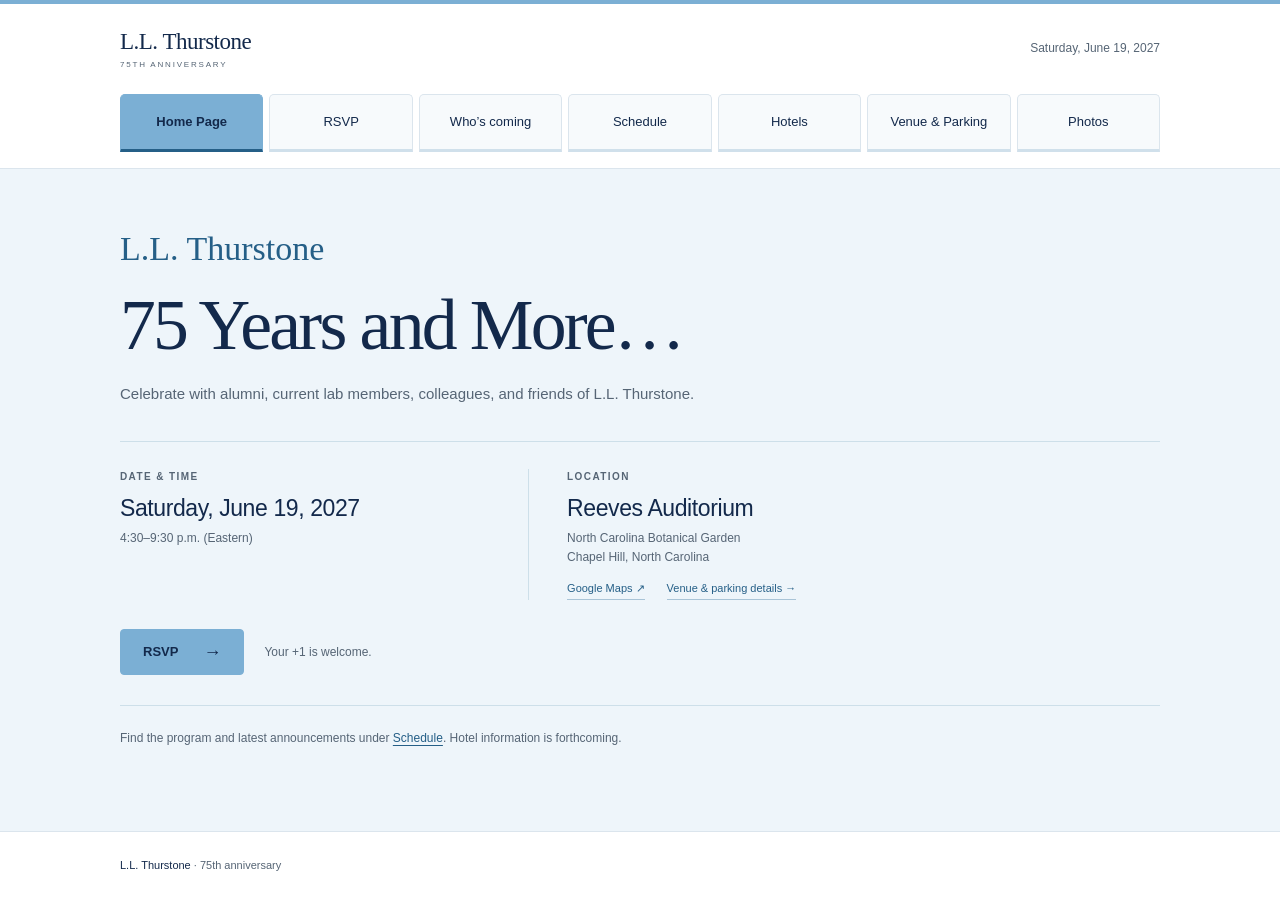
==== index.html @ 99a773f7 "Add files via upload" ====
<!doctype html>
<html lang="en">
<head>
  <meta charset="utf-8">
  <meta name="viewport" content="width=device-width, initial-scale=1">
  <meta name="theme-color" content="#7BAFD4">
  <meta name="description" content="L.L. Thurstone’s 75th anniversary, Saturday, June 19, 2027, 4:30–9:30 p.m., at Reeves Auditorium, North Carolina Botanical Garden.">
  <title>Home Page · L.L. Thurstone 75th anniversary</title>
  <link rel="icon" href="assets/favicon.svg" type="image/svg+xml">
  <link rel="stylesheet" href="styles.css">
  <script src="config.js" defer></script>
  <script src="app.js" defer></script>
</head>
<body data-page="information" data-page-title="Home Page">
  <a class="skip-link" href="#main">Skip to content</a>
  <header class="site-header">
    <div class="wrap header-inner"><a class="brand" href="index.html" aria-label="Anniversary homepage"><strong data-config="labName">L.L. Thurstone</strong><span>75TH ANNIVERSARY</span></a><p class="header-date" data-date>Saturday, June 19, 2027</p></div>
    <nav id="navigation" class="wrap page-tabs" aria-label="Anniversary pages"><a href="index.html" aria-current="page">Home Page</a><a href="rsvp.html">RSVP</a><a href="guests.html">Who’s coming</a><a href="schedule.html">Schedule</a><a href="hotels.html">Hotels</a><a href="venue.html">Venue &amp; Parking</a><a href="photos.html">Photos</a></nav>
  </header>
  <main id="main"><section class="information-section" aria-labelledby="page-title"><div class="wrap">
<p class="hero-lab-name" data-config="labName">L.L. Thurstone</p>
<h1 id="page-title" data-config="headline">75 Years and More…</h1>
<p class="hero-description">Celebrate with alumni, current lab members, colleagues, and friends of L.L. Thurstone.</p>
<div class="event-details"><div><p class="eyebrow">DATE & TIME</p><h2 data-date>Saturday, June 19, 2027</h2><p data-config="timeLabel">4:30–9:30 p.m. (Eastern)</p><small id="year-note" hidden>Year to be confirmed</small></div><div><p class="eyebrow">LOCATION</p><h2 data-config="room">Reeves Auditorium</h2><p data-config="venue">North Carolina Botanical Garden</p><p data-config="location">Chapel Hill, North Carolina</p><div class="venue-links"><a id="directions-link" class="text-link" href="https://www.google.com/maps/search/?api=1&amp;query=North+Carolina+Botanical+Garden+100+Old+Mason+Farm+Road+Chapel+Hill" target="_blank" rel="noopener noreferrer">Google Maps ↗</a><a class="text-link" href="venue.html">Venue & parking details →</a></div></div></div>
<div class="information-actions"><a class="button" href="rsvp.html">RSVP <span aria-hidden="true">→</span></a><span>Your +1 is welcome.</span></div>
<p class="overview-note">Find the program and latest announcements under <a href="schedule.html">Schedule</a>. Hotel information is forthcoming.</p>
</div></section></main>
  <footer><div class="wrap"><div class="footer-main"><span><strong data-config="labName">L.L. Thurstone</strong> · 75th anniversary</span><span id="contact-text" hidden></span></div><div class="preview-notice" id="preview-notice"><span><strong>Local preview</strong> · RSVPs and photos stay in this browser.</span></div></div></footer>

  <div id="toast" class="toast" role="status" hidden></div>
  <noscript><p class="noscript">JavaScript is needed to RSVP, load the guest list, and share photos. Event information and page links remain available.</p></noscript>
</body>
</html>
---- styles.css ----
:root {
  --blue: #7bafd4;
  --blue-hover: #6ca3ca;
  --navy: #13294b;
  --link: #255f87;
  --muted: #566575;
  --line: #dbe5ed;
  --pale: #eef5fa;
  --white: #ffffff;
  --sans: Arial, Helvetica, sans-serif;
  --serif: Georgia, 'Times New Roman', serif;
}
* { box-sizing: border-box; }
html { scroll-padding-top: 24px; }
body { margin: 0; background: var(--white); color: var(--navy); font: 15px/1.6 var(--sans); -webkit-font-smoothing: antialiased; }
h1, h2, h3, p { margin: 0; }
h1 { font: 400 clamp(44px, 5.6vw, 76px)/1.12 var(--serif); letter-spacing: -2.8px; }
h2 { font-size: 30px; line-height: 1.25; font-weight: 500; letter-spacing: -.8px; }
h3 { font-size: 19px; font-weight: 500; line-height: 1.35; }
p { color: var(--muted); }
a { color: inherit; text-decoration: none; }
button, input, textarea, select { font: inherit; }
button { color: inherit; cursor: pointer; background: none; }
button:disabled { opacity: .55; cursor: wait; }
img { max-width: 100%; }
[hidden] { display: none !important; }
::selection { background: #c7e0f2; }
a:focus-visible, button:focus-visible, summary:focus-visible { outline: 3px solid var(--link); outline-offset: 4px; }
input:focus, textarea:focus, select:focus { outline: 2px solid var(--link); outline-offset: 2px; }
.wrap { width: min(1040px, calc(100% - 80px)); margin-inline: auto; }
.section { padding-block: 64px; }
.section-label { display: flex; align-items: center; gap: 10px; font-size: 12px; font-weight: 600; color: var(--link); margin-bottom: 27px; }
.section-label > span { display: inline-flex; align-items: center; justify-content: center; min-width: 28px; height: 28px; border-radius: 50%; background: #dcecf7; font-size: 10px; font-weight: 600; }
.eyebrow { font-size: 10px; font-weight: 600; letter-spacing: 1.4px; color: var(--muted); }
.button { display: inline-flex; align-items: center; justify-content: center; gap: 25px; min-height: 46px; padding: 11px 22px; border: 1px solid var(--blue); border-radius: 4px; background: var(--blue); color: var(--navy); font-size: 13px; font-weight: 600; transition: background .15s; }
.button:hover { background: var(--blue-hover); border-color: var(--blue-hover); }
.button > span { font-size: 18px; line-height: 1; }
.button-outline { background: var(--white); border-color: #a7c5da; }
.button-outline:hover { background: var(--pale); border-color: var(--blue); }
.text-link { display: inline-flex; gap: 8px; align-items: center; border: 0; border-bottom: 1px solid #a9c4d7; padding: 0 0 2px; font-size: 12px; font-weight: 500; color: var(--link); line-height: 1.6; }
.text-link:hover { color: var(--navy); border-color: var(--navy); }
.sr-only { position: absolute; width: 1px; height: 1px; overflow: hidden; clip: rect(0,0,0,0); white-space: nowrap; }
.skip-link { position: fixed; z-index: 50; top: -80px; left: 20px; background: var(--navy); color: white; padding: 12px; }
.skip-link:focus { top: 12px; }

/* Header and section 1: event information */
.site-header { border-top: 4px solid var(--blue); border-bottom: 1px solid var(--line); }
.header-inner { min-height: 86px; display: flex; justify-content: space-between; align-items: center; gap: 30px; }
.brand { display: flex; flex-direction: column; gap: 2px; flex-shrink: 0; }
.brand strong { font: 400 23px/1.3 var(--serif); letter-spacing: -.5px; }
.brand > span { font-size: 8px; letter-spacing: 1.8px; color: var(--muted); }
.site-header nav { display: flex; align-items: center; gap: 30px; font-size: 12px; }
.site-header nav a { padding: 8px 0; }
.site-header nav a:hover { color: var(--link); text-decoration: underline; text-underline-offset: 5px; }
.menu-toggle { display: none; }
.information-section { background: var(--pale); padding: 48px 0 44px; border-bottom: 1px solid var(--line); }
.information-section .section-label { margin-bottom: 25px; }
.hero-description { margin-top: 17px; font-size: 15px; }
.hero-lab-name { color: var(--link); font: 400 clamp(24px, 3vw, 34px)/1.3 var(--serif); margin-bottom: 14px; }
.event-details { display: grid; grid-template-columns: .85fr 1.5fr; gap: 50px; margin-top: 35px; padding-top: 27px; border-top: 1px solid #cddfe9; }
.event-details > div + div { padding-left: 38px; border-left: 1px solid #cddfe9; }
.event-details .eyebrow { margin-bottom: 9px; }
.event-details h2 { font-size: 23px; letter-spacing: -.4px; margin-bottom: 6px; }
.event-details p:not(.eyebrow) { font-size: 12px; }
.event-details small { font-size: 10px; color: var(--muted); }
.venue-links { display: flex; flex-wrap: wrap; gap: 22px; margin-top: 12px; }
.venue-links .text-link { font-size: 11px; }
.information-actions { display: flex; gap: 20px; align-items: center; margin-top: 29px; }
.information-actions > span { color: var(--muted); font-size: 12px; }
#contact-text { margin-left: auto; }

/* Section 2: RSVP */
.rsvp-layout { display: grid; grid-template-columns: .8fr 1.25fr; align-items: start; gap: 65px; }
.rsvp-intro h2 { margin-bottom: 17px; }
.rsvp-intro p { font-size: 13px; margin-bottom: 16px; line-height: 1.8; max-width: 320px; }
.rsvp-intro .text-link { margin: 2px 0 21px; font-weight: 600; }
.rsvp-intro .edit-note { font-size: 11px; }
#deadline-note { color: var(--link); font-weight: 600; }
.rsvp-card { padding: 28px; border: 1px solid var(--line); border-radius: 6px; background: var(--white); }
.form-heading { margin-bottom: 23px; }
.form-heading h3 { font-size: 21px; }
.form-heading p { font-size: 10px; margin-top: 4px; }
form label { display: block; font-size: 11px; font-weight: 600; line-height: 1.5; }
.optional { color: var(--muted); font-weight: 400; }
input:not([type=checkbox]):not([type=radio]):not([type=file]), textarea, select { width: 100%; min-height: 42px; padding: 10px 11px; border: 1px solid #bacbd8; border-radius: 3px; background: var(--white); color: var(--navy); font-size: 12px; margin-top: 7px; }
input::placeholder, textarea::placeholder { color: #708192; opacity: 1; }
textarea { resize: vertical; }
.form-row { display: grid; grid-template-columns: 1fr 1fr; gap: 16px; margin: 17px 0; }
.form-row > label { min-width: 0; }
.field-note { display: block; font-size: 10px; font-weight: 400; color: var(--muted); line-height: 1.6; }
.email-note { margin-top: -10px; }
.attendance-field { border: 0; margin: 0; padding: 0; }
.attendance-field legend { font-size: 11px; font-weight: 600; padding: 0; margin-bottom: 8px; }
.radio-choices { display: flex; gap: 10px; }
.radio-choices label { display: flex; align-items: center; flex: 1; gap: 7px; padding: 10px; border: 1px solid #bacbd8; border-radius: 3px; font-weight: 400; }
.radio-choices label:has(:checked) { border-color: #598fb7; background: var(--pale); }
.radio-choices input { accent-color: var(--link); margin: 0; }
.checkbox-line { display: flex; gap: 9px; align-items: flex-start; font-size: 11px; font-weight: 400; }
.checkbox-line input { width: 16px; height: 16px; accent-color: var(--link); margin: 1px 0 0; flex-shrink: 0; }
.checkbox-line small { display: block; font-size: 10px; margin-top: 4px; line-height: 1.6; color: var(--muted); }
.plus-one { padding: 14px 0; margin-bottom: 16px; border-block: 1px solid var(--line); }
.notes-label { margin-top: 16px; }
.consent-line { margin-top: 18px; }
.submit-button { width: 100%; justify-content: space-between; margin-top: 22px; }
.form-footnote { text-align: center; margin-top: 11px; }
.error-message { background: #fff0ed; border-left: 3px solid #b94f3d; padding: 11px 13px; margin-top: 15px; color: #8a3020; font-size: 12px; overflow-wrap: anywhere; }
.error-message:empty { display: none; }
.success-check { display: flex; align-items: center; justify-content: center; width: 42px; height: 42px; border-radius: 50%; color: var(--link); background: var(--pale); font-size: 21px; margin-bottom: 20px; }
#rsvp-success .eyebrow { margin-bottom: 10px; }
#rsvp-success h3 { font-size: 27px; }
#rsvp-success p:not(.eyebrow) { font-size: 12px; margin-top: 14px; line-height: 1.8; }
#rsvp-success .button { margin: 23px 0; }
#rsvp-success > .text-link { display: table; margin-top: 22px; }
.captcha-slot:empty { display: none; }
.captcha-slot { margin-top: 16px; }

/* Section 3: guest list */
.guest-section { background: #f7fafc; border-block: 1px solid var(--line); }
.section-heading { display: flex; align-items: center; justify-content: space-between; gap: 30px; margin-bottom: 27px; }
.section-heading p { font-size: 13px; margin-top: 10px; }
.section-heading > .button, .section-heading > .text-link { flex-shrink: 0; }
.guest-tools { display: flex; align-items: center; justify-content: space-between; gap: 20px; padding-bottom: 16px; border-bottom: 1px solid var(--line); }
.filter-group { display: flex; gap: 5px; flex-wrap: wrap; }
.filter { border: 1px solid transparent; padding: 7px 12px; border-radius: 4px; font-size: 11px; }
.filter:hover { border-color: #b4ccdd; }
.filter.active { background: #d7e9f5; border-color: #bdd7e9; }
.search-box { max-width: 230px; width: 100%; }
.search-box input { margin: 0 !important; min-height: 36px !important; font-size: 11px !important; }
.list-count { font-size: 11px; margin-top: 16px; }
.guest-list { display: grid; grid-template-columns: repeat(3,1fr); gap: 14px; margin-top: 16px; }
.guest-card { display: flex; align-items: center; gap: 12px; padding: 20px 16px; background: white; border: 1px solid var(--line); border-radius: 4px; min-width: 0; }
.guest-avatar { width: 39px; height: 39px; border-radius: 50%; background: #e3eff8; color: var(--link); display: flex; align-items: center; justify-content: center; font-size: 13px; flex-shrink: 0; }
.guest-name { font-size: 15px; overflow-wrap: anywhere; }
.guest-meta { font-size: 10px; margin-top: 4px; }
.guest-plus { font-size: 10px; margin-left: auto; padding: 2px 6px; border: 1px solid var(--line); border-radius: 3px; flex-shrink: 0; }
.empty-state { text-align: center; padding: 32px 20px; }
.empty-state h3 { font-size: 17px; }
.empty-state p { font-size: 12px; margin-top: 7px; }
.empty-state .text-link { margin-top: 10px; }

/* Section 4: photos */
.photo-empty { padding: 43px 20px; border: 1px dashed #b7cddd; border-radius: 5px; background: #fafcfe; }
.photo-grid { display: grid; grid-template-columns: repeat(3,1fr); gap: 20px; }
.photo-card { padding: 0; text-align: left; border: 1px solid var(--line); border-radius: 5px; overflow: hidden; background: white; min-width: 0; }
.photo-card:hover { border-color: var(--blue); }
.photo-card img { width: 100%; height: 220px; display: block; object-fit: cover; }
.photo-caption { display: block; margin: 15px 16px 8px; font-size: 14px; line-height: 1.5; overflow-wrap: anywhere; }
.photo-credit { display: block; font-size: 10px; color: var(--muted); margin: 0 16px 16px; }
.pending-badge { display: inline-block; background: var(--pale); color: var(--link); font-size: 9px; margin: 0 16px 14px; padding: 3px 7px; }
.photo-mode-note { margin-top: 16px; }

/* Footer and dialogs */
footer { padding: 25px 0; border-top: 1px solid var(--line); }
.footer-main { display: flex; align-items: center; justify-content: space-between; gap: 20px; font-size: 11px; color: var(--muted); }
.footer-main strong { font-weight: 500; color: var(--navy); }
.footer-main .text-link { font-size: 10px; }
.preview-notice { display: flex; justify-content: space-between; gap: 20px; margin-top: 18px; padding-top: 15px; border-top: 1px solid #edf1f4; color: var(--muted); font-size: 10px; }
.preview-notice strong { font-weight: 500; }
.preview-notice .text-link { font-size: 10px; }
dialog { width: min(560px, calc(100% - 32px)); max-height: 90dvh; overflow: auto; border: 1px solid var(--line); border-radius: 7px; padding: 30px; background: white; color: var(--navy); box-shadow: 0 20px 70px #13294b33; }
dialog::backdrop { background: #13294b99; }
body:has(dialog[open]) { overflow: hidden; }
dialog h2 { font-size: 28px; margin-bottom: 23px; }
.dialog-close { position: absolute; right: 12px; top: 12px; width: 32px; height: 32px; border: 0; font-size: 25px; line-height: 1; z-index: 2; }
.drop-zone { min-height: 170px; padding: 15px; position: relative; display: flex; align-items: center; justify-content: center; border: 1px dashed #9bbad1; border-radius: 4px; background: var(--pale); text-align: center; cursor: pointer; overflow: hidden; }
.drop-zone.dragover { background: #d6e9f7; }
.drop-zone:focus-within { outline: 2px solid var(--link); outline-offset: 2px; }
.drop-zone input { position: absolute; inset: 0; width: 100%; height: 100%; opacity: 0; cursor: pointer; z-index: 1; }
.drop-zone strong { display: block; font-size: 12px; }
.drop-zone small { display: block; color: var(--muted); font-size: 10px; margin-top: 5px; font-weight: 400; }
.upload-symbol { display: block; font-size: 30px; color: var(--link); margin-bottom: 7px; }
#upload-preview { max-height: 230px; object-fit: contain; }
#upload-mode-note { margin-top: 14px; }
.photo-dialog { padding: 0; width: min(900px, calc(100% - 32px)); }
.photo-dialog .dialog-close { border-radius: 50%; background: white; }
.photo-dialog > img { width: 100%; max-height: 65dvh; object-fit: contain; display: block; background: var(--pale); }
.lightbox-details { padding: 23px 28px; }
.lightbox-details h3 { font-size: 22px; margin: 9px 0; overflow-wrap: anywhere; }
.lightbox-details .text-link { font-size: 11px; margin-top: 15px; }
.toast { position: fixed; bottom: 24px; left: 50%; transform: translateX(-50%); z-index: 30; width: max-content; max-width: calc(100% - 32px); background: var(--navy); color: white; border-radius: 5px; padding: 13px 22px; font-size: 12px; box-shadow: 0 4px 20px #13294b22; }
.noscript { position: fixed; bottom: 0; z-index: 50; padding: 15px; background: var(--pale); width: 100%; }

@media (max-width: 900px) {
  .wrap { width: calc(100% - 56px); }
  .site-header nav { gap: 23px; font-size: 11px; }
  .rsvp-layout { gap: 35px; grid-template-columns: .75fr 1.25fr; }
  .rsvp-card { padding: 22px; }
  .rsvp-intro h2 { font-size: 27px; }
  .rsvp-intro p { font-size: 12px; }
  .form-row { gap: 12px; }
  .guest-list, .photo-grid { grid-template-columns: repeat(2,1fr); }
  .event-details { gap: 30px; }
  .event-details > div + div { padding-left: 30px; }
}
@media (max-width: 700px) {
  .wrap { width: calc(100% - 40px); }
  .site-header nav { gap: 17px; font-size: 10px; }
  .brand strong { font-size: 21px; }
  .rsvp-layout { grid-template-columns: 1fr; gap: 22px; }
  .rsvp-intro p { max-width: 510px; font-size: 13px; }
  .rsvp-intro .text-link { margin-bottom: 13px; }
  .rsvp-intro .edit-note { margin-bottom: 0; font-size: 11px; }
  .rsvp-card { padding: 26px; }
  .guest-tools { flex-direction: column; align-items: start; gap: 15px; }
  .search-box { max-width: none; }
  .event-details h2 { font-size: 21px; }
  .information-actions { gap: 16px; flex-wrap: wrap; }
}
@media (max-width: 540px) {
  html { scroll-padding-top: 16px; }
  .header-inner { min-height: 76px; }
  .site-header { position: relative; }
  .brand strong { font-size: 22px; }
  .menu-toggle { display: flex; flex-direction: column; align-items: center; justify-content: center; gap: 6px; width: 38px; height: 38px; border: 1px solid #bad2e3; border-radius: 4px; }
  .menu-toggle span { width: 17px; height: 1px; background: var(--navy); }
  .site-header nav { display: none; position: absolute; left: 0; right: 0; top: 76px; z-index: 10; padding: 15px 20px; border-bottom: 1px solid var(--line); background: white; }
  .site-header nav.open { display: flex; flex-direction: column; align-items: stretch; gap: 7px; font-size: 13px; }
  .site-header nav a { padding: 9px 0; }
  .information-section { padding: 30px 0; }
  .section-label { font-size: 11px; margin-bottom: 20px; }
  .section-label > span { width: 25px; min-width: 25px; height: 25px; font-size: 9px; }
  h1 { font-size: clamp(44px, 10vw, 54px); letter-spacing: -1.5px; max-width: 370px; }
  .hero-description { font-size: 13px; margin-top: 14px; max-width: 320px; }
  .event-details { grid-template-columns: 1fr; gap: 21px; margin-top: 26px; padding-top: 23px; }
  .event-details > div + div { padding: 0; border: 0; }
  .event-details h2 { font-size: 21px; margin-bottom: 5px; }
  .event-details .eyebrow { font-size: 9px; margin-bottom: 7px; }
  .information-actions { margin-top: 24px; }
  .information-actions > span { font-size: 11px; }
  #contact-text { margin-left: 0; }
  .section { padding-block: 38px; }
  h2 { font-size: 27px; }
  .rsvp-layout { gap: 20px; }
  .rsvp-intro h2 { margin-bottom: 12px; }
  .rsvp-card { padding: 21px 18px; }
  .form-row { grid-template-columns: 1fr; gap: 15px; }
  .radio-choices { gap: 8px; }
  .radio-choices label { font-size: 10px; padding: 10px 8px; }
  .section-heading { flex-wrap: wrap; gap: 17px; margin-bottom: 23px; }
  .section-heading p { font-size: 12px; margin-top: 8px; }
  .filter-group { gap: 2px; width: 100%; justify-content: space-between; }
  .filter { padding: 6px 8px; font-size: 10px; }
  .guest-list, .photo-grid { grid-template-columns: 1fr; gap: 13px; }
  .photo-card img { height: 240px; }
  .empty-state { padding: 25px 12px; }
  .photo-empty { padding: 35px 18px; }
  .empty-state h3 { font-size: 16px; }
  .footer-main { font-size: 10px; flex-wrap: wrap; gap: 15px; }
  .preview-notice { flex-direction: column; align-items: start; gap: 10px; font-size: 9px; }
  dialog { padding: 27px 20px; width: calc(100% - 24px); max-height: 94dvh; }
  dialog h2 { font-size: 25px; }
  .lightbox-details { padding: 20px; }
  .lightbox-details h3 { font-size: 20px; }
}
@media (prefers-reduced-motion: reduce) {
  *, *::before, *::after { transition: none !important; animation: none !important; }
}

/* Separate pages with persistent, prominent navigation tabs. */
body { min-height: 100vh; display: flex; flex-direction: column; }
main { flex: 1; }
body[data-page="information"] main { background: var(--pale); }
.header-inner { min-height: 90px; }
.header-date { font-size: 12px; color: var(--muted); text-align: right; }
.site-header .page-tabs {
  display: grid;
  grid-template-columns: repeat(7, minmax(0, 1fr));
  align-items: stretch;
  gap: 6px;
  position: static;
  padding: 0 0 16px;
  border: 0;
  background: white;
}
.site-header .page-tabs a {
  display: flex;
  align-items: center;
  justify-content: center;
  min-height: 58px;
  padding: 10px 9px;
  border: 1px solid var(--line);
  border-bottom: 3px solid #d0e0eb;
  border-radius: 5px 5px 0 0;
  background: #f7fafc;
  text-align: center;
  font-size: 13px;
  font-weight: 500;
  line-height: 1.35;
}
.site-header .page-tabs a:hover { background: #e8f2f9; color: var(--navy); text-decoration: none; }
.site-header .page-tabs a[aria-current="page"] { background: var(--blue); border-color: var(--blue); border-bottom-color: var(--link); color: var(--navy); font-weight: 600; }
.information-section { border-bottom: 0; padding-block: 58px; }
.overview-note { border-top: 1px solid #cddfe9; padding-top: 23px; margin-top: 30px; font-size: 12px; }
.overview-note a { color: var(--link); text-decoration: underline; text-underline-offset: 3px; }
.page-content { padding-block: 43px 55px; }
.page-intro { margin-bottom: 32px; }
.page-title { font: 500 36px/1.2 var(--sans); letter-spacing: -1px; }
.page-intro p { font-size: 13px; margin-top: 13px; max-width: 650px; }
.rsvp-layout { grid-template-columns: .75fr 1.25fr; gap: 60px; }
.rsvp-intro h2 { font-size: 23px; }
.rsvp-intro strong { font-weight: 500; color: var(--navy); }
.guest-privacy { margin-top: 20px; }
.folder-option { background: var(--pale); padding: 15px 20px; font-size: 12px; margin-bottom: 22px; border-radius: 4px; }
.details-layout { display: grid; grid-template-columns: 1.15fr 1fr; gap: 55px; align-items: start; }
.subheading { font-size: 22px; letter-spacing: -.4px; margin-bottom: 15px; }
.detail-copy { font-size: 13px; line-height: 1.8; }
.schedule-list { list-style: none; padding: 0; margin: 25px 0 0; border-top: 1px solid var(--line); }
.schedule-item { display: grid; grid-template-columns: 102px 1fr; gap: 20px; padding: 22px 0; border-bottom: 1px solid var(--line); }
.schedule-time { color: var(--link); font-size: 14px; font-weight: 600; }
.schedule-item h3 { font-size: 17px; }
.schedule-item p { font-size: 12px; margin-top: 7px; }
.updates-panel, .parking-panel { padding: 28px; background: var(--pale); border: 1px solid var(--line); border-radius: 6px; }
.update-item + .update-item { border-top: 1px solid #cfdfeb; padding-top: 20px; margin-top: 20px; }
.update-item h3 { font-size: 16px; }
.update-item p:not(.eyebrow) { font-size: 12px; line-height: 1.85; margin-top: 9px; }
.update-item .eyebrow { margin-bottom: 8px; }
.schedule-email-note { font-size: 12px; margin-top: 35px; }
.forthcoming-panel { max-width: 700px; background: var(--pale); padding: 35px; border: 1px solid var(--line); border-radius: 6px; }
.status-pill { display: inline-block; font-size: 10px; font-weight: 600; color: var(--link); background: #dbeaf5; border-radius: 20px; padding: 5px 12px; margin-bottom: 18px; }
.forthcoming-panel h2 { font-size: 25px; margin-bottom: 13px; }
.forthcoming-panel p { font-size: 13px; line-height: 1.85; }
.forthcoming-panel .text-link { margin-top: 23px; }
.venue-room { font-size: 27px; margin-bottom: 12px; }
.venue-building, address { font: normal 13px/1.85 var(--sans); color: var(--muted); }
.venue-layout .venue-links { align-items: center; margin: 22px 0 28px; }
.venue-facts { margin: 0; border-top: 1px solid var(--line); }
.venue-facts > div { display: grid; grid-template-columns: 135px 1fr; gap: 18px; border-bottom: 1px solid var(--line); padding: 16px 0; font-size: 12px; }
.venue-facts dt { font-weight: 500; }
.venue-facts dd { margin: 0; color: var(--muted); }
.venue-facts small { display: block; font-size: 10px; margin-top: 6px; line-height: 1.7; }
.parking-panel > p { font-size: 13px; line-height: 1.85; }
.accessibility-note { border-top: 1px solid #cfdfeb; padding-top: 20px; margin-top: 22px; }
.accessibility-note h3 { font-size: 16px; }
.accessibility-note p { font-size: 12px; line-height: 1.85; margin-top: 10px; }
footer #contact-text { margin-left: 0; }
@media (max-width: 900px) {
  .site-header .page-tabs a { font-size: 11px; min-height: 55px; padding-inline: 6px; }
  .rsvp-layout { gap: 35px; }
  .details-layout { gap: 28px; }
  .updates-panel, .parking-panel { padding: 22px; }
  .venue-facts > div { grid-template-columns: 105px 1fr; gap: 12px; }
}
@media (max-width: 700px) {
  .site-header .page-tabs { grid-template-columns: repeat(4, minmax(0, 1fr)); }
  .rsvp-layout, .details-layout { grid-template-columns: 1fr; gap: 28px; }
  .rsvp-intro p { max-width: none; }
  .page-intro { margin-bottom: 25px; }
  .page-title { font-size: 32px; }
}
@media (max-width: 540px) {
  .header-inner { min-height: 78px; gap: 20px; }
  .header-date { max-width: 130px; font-size: 10px; }
  .site-header .page-tabs { grid-template-columns: repeat(3, minmax(0, 1fr)); padding: 0 0 15px; gap: 5px; }
  .site-header .page-tabs a { min-height: 46px; font-size: 11px; padding: 8px 5px; }
  .information-section { padding-block: 34px; }
  .event-details h2 { font-size: 20px; }
  .overview-note { font-size: 11px; margin-top: 25px; padding-top: 20px; }
  .page-content { padding-block: 30px 40px; }
  .page-title { font-size: 30px; letter-spacing: -.7px; }
  .page-intro p { font-size: 12px; }
  .schedule-item { grid-template-columns: 83px 1fr; gap: 15px; }
  .schedule-time { font-size: 12px; }
  .schedule-item h3 { font-size: 16px; }
  .forthcoming-panel { padding: 25px; }
  .forthcoming-panel h2 { font-size: 23px; }
  .venue-facts > div { grid-template-columns: 110px 1fr; }
}
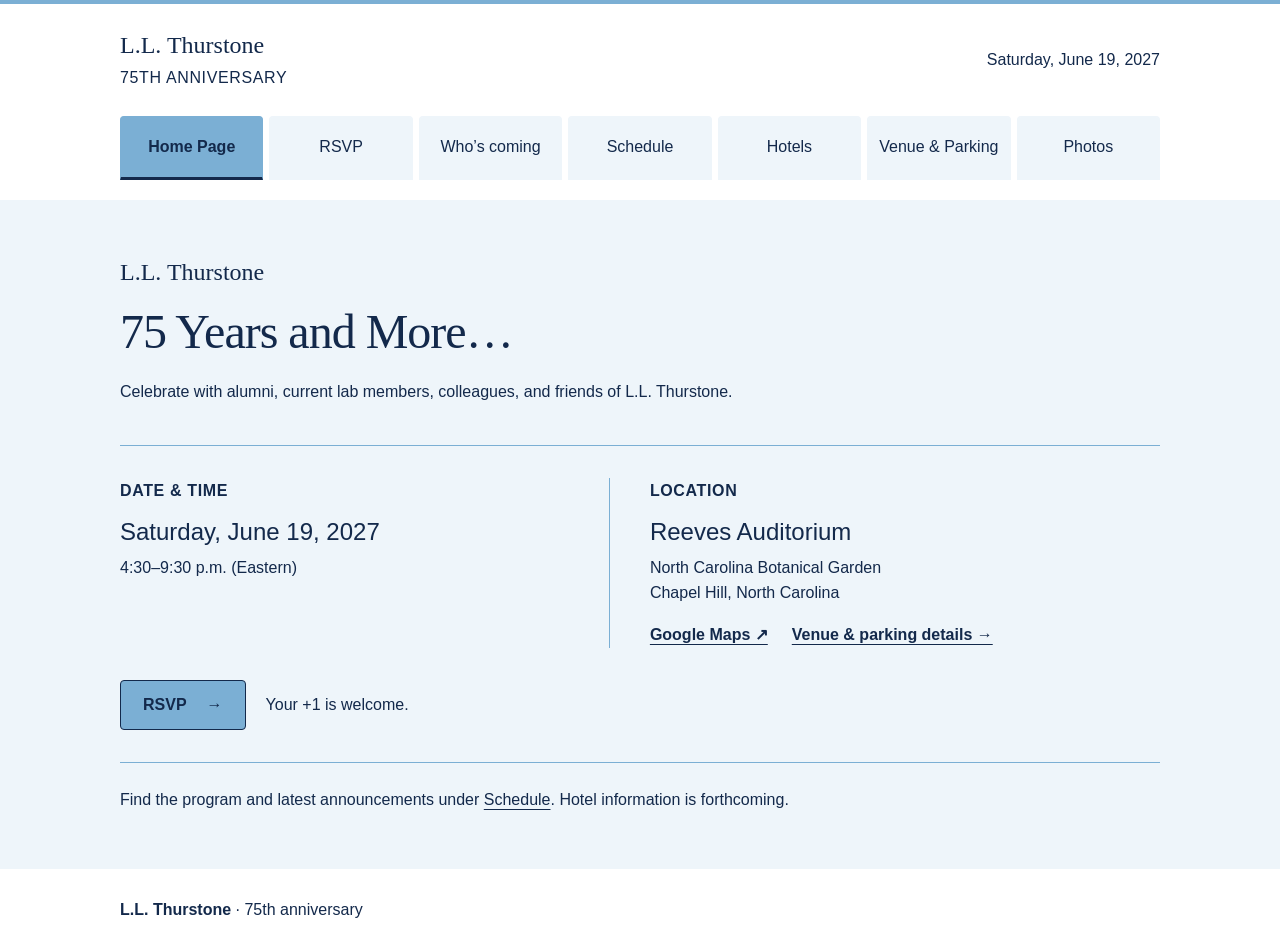
==== commit 88bf2cf0: "Add files via upload" ====
--- a/index.html
+++ b/index.html
@@ -25,9 +25,7 @@
 <div class="information-actions"><a class="button" href="rsvp.html">RSVP <span aria-hidden="true">→</span></a><span>Your +1 is welcome.</span></div>
 <p class="overview-note">Find the program and latest announcements under <a href="schedule.html">Schedule</a>. Hotel information is forthcoming.</p>
 </div></section></main>
-  <footer><div class="wrap"><div class="footer-main"><span><strong data-config="labName">L.L. Thurstone</strong> · 75th anniversary</span><span id="contact-text" hidden></span></div><div class="preview-notice" id="preview-notice"><span><strong>Local preview</strong> · RSVPs and photos stay in this browser.</span></div></div></footer>
-
-  <div id="toast" class="toast" role="status" hidden></div>
-  <noscript><p class="noscript">JavaScript is needed to RSVP, load the guest list, and share photos. Event information and page links remain available.</p></noscript>
+  <footer><div class="wrap"><div class="footer-main"><span><strong data-config="labName">L.L. Thurstone</strong> · 75th anniversary</span><span id="contact-text" hidden></span></div></div></footer>
+  <noscript><p class="noscript">Please enable JavaScript to load the RSVP and photo links and the public guest list. Event information and navigation remain available.</p></noscript>
 </body>
 </html>
--- a/styles.css
+++ b/styles.css
@@ -1,367 +1,189 @@
+/*
+ * Shared design system: exactly three text sizes, four colors, two typefaces.
+ * Keep responsive changes to layout and spacing so the type scale stays consistent.
+ */
 :root {
   --blue: #7bafd4;
-  --blue-hover: #6ca3ca;
   --navy: #13294b;
-  --link: #255f87;
-  --muted: #566575;
-  --line: #dbe5ed;
   --pale: #eef5fa;
   --white: #ffffff;
-  --sans: Arial, Helvetica, sans-serif;
-  --serif: Georgia, 'Times New Roman', serif;
+  --text-body: 16px;
+  --text-heading: 24px;
+  --text-title: 48px;
+  --sans: Arial, sans-serif;
+  --serif: Georgia, serif;
 }
 * { box-sizing: border-box; }
-html { scroll-padding-top: 24px; }
-body { margin: 0; background: var(--white); color: var(--navy); font: 15px/1.6 var(--sans); -webkit-font-smoothing: antialiased; }
+html { font-size: var(--text-body); scroll-padding-top: 24px; }
+body { margin: 0; min-height: 100vh; display: flex; flex-direction: column; background: var(--white); color: var(--navy); font-family: var(--sans); font-size: var(--text-body); line-height: 1.6; -webkit-font-smoothing: antialiased; }
+main { flex: 1; }
 h1, h2, h3, p { margin: 0; }
-h1 { font: 400 clamp(44px, 5.6vw, 76px)/1.12 var(--serif); letter-spacing: -2.8px; }
-h2 { font-size: 30px; line-height: 1.25; font-weight: 500; letter-spacing: -.8px; }
-h3 { font-size: 19px; font-weight: 500; line-height: 1.35; }
-p { color: var(--muted); }
+h1, .page-title { font-family: var(--serif); font-size: var(--text-title); font-weight: 400; line-height: 1.15; letter-spacing: -1px; overflow-wrap: break-word; }
+h2, h3 { font-size: var(--text-heading); font-weight: 600; line-height: 1.3; letter-spacing: 0; }
+p, small, address { color: var(--navy); }
+small, input, textarea, select, button { font: inherit; color: inherit; }
+address { font-style: normal; }
 a { color: inherit; text-decoration: none; }
-button, input, textarea, select { font: inherit; }
-button { color: inherit; cursor: pointer; background: none; }
-button:disabled { opacity: .55; cursor: wait; }
+button { color: inherit; cursor: pointer; }
+button:disabled { cursor: wait; background: var(--pale); color: var(--navy); }
 img { max-width: 100%; }
 [hidden] { display: none !important; }
-::selection { background: #c7e0f2; }
-a:focus-visible, button:focus-visible, summary:focus-visible { outline: 3px solid var(--link); outline-offset: 4px; }
-input:focus, textarea:focus, select:focus { outline: 2px solid var(--link); outline-offset: 2px; }
-.wrap { width: min(1040px, calc(100% - 80px)); margin-inline: auto; }
-.section { padding-block: 64px; }
-.section-label { display: flex; align-items: center; gap: 10px; font-size: 12px; font-weight: 600; color: var(--link); margin-bottom: 27px; }
-.section-label > span { display: inline-flex; align-items: center; justify-content: center; min-width: 28px; height: 28px; border-radius: 50%; background: #dcecf7; font-size: 10px; font-weight: 600; }
-.eyebrow { font-size: 10px; font-weight: 600; letter-spacing: 1.4px; color: var(--muted); }
-.button { display: inline-flex; align-items: center; justify-content: center; gap: 25px; min-height: 46px; padding: 11px 22px; border: 1px solid var(--blue); border-radius: 4px; background: var(--blue); color: var(--navy); font-size: 13px; font-weight: 600; transition: background .15s; }
-.button:hover { background: var(--blue-hover); border-color: var(--blue-hover); }
-.button > span { font-size: 18px; line-height: 1; }
-.button-outline { background: var(--white); border-color: #a7c5da; }
-.button-outline:hover { background: var(--pale); border-color: var(--blue); }
-.text-link { display: inline-flex; gap: 8px; align-items: center; border: 0; border-bottom: 1px solid #a9c4d7; padding: 0 0 2px; font-size: 12px; font-weight: 500; color: var(--link); line-height: 1.6; }
-.text-link:hover { color: var(--navy); border-color: var(--navy); }
+::selection { color: var(--navy); background: var(--blue); }
+a:focus-visible, button:focus-visible, summary:focus-visible { outline: 3px solid var(--navy); outline-offset: 4px; }
+input:focus-visible, textarea:focus-visible, select:focus-visible { outline: 2px solid var(--navy); outline-offset: 3px; }
+.wrap { width: min(1040px, calc(100% - 64px)); margin-inline: auto; }
 .sr-only { position: absolute; width: 1px; height: 1px; overflow: hidden; clip: rect(0,0,0,0); white-space: nowrap; }
-.skip-link { position: fixed; z-index: 50; top: -80px; left: 20px; background: var(--navy); color: white; padding: 12px; }
+.skip-link { position: fixed; z-index: 50; top: -100px; left: 20px; padding: 12px 20px; background: var(--navy); color: var(--white); }
 .skip-link:focus { top: 12px; }
+.eyebrow { font-size: var(--text-body); font-weight: 600; letter-spacing: .04em; }
+.button { display: inline-flex; align-items: center; justify-content: center; gap: 20px; min-height: 48px; padding: 12px 22px; border: 1px solid var(--navy); border-radius: 4px; background: var(--blue); color: var(--navy); font-size: var(--text-body); font-weight: 600; line-height: 1.5; }
+.button:hover { background: var(--navy); color: var(--white); }
+.button > span { font-size: inherit; }
+.button-outline { background: var(--white); }
+.text-link { display: inline; border: 0; padding: 0; background: none; color: var(--navy); font-size: var(--text-body); font-weight: 600; text-decoration: underline; text-underline-offset: 4px; text-decoration-thickness: 1px; }
+.text-link:hover, .overview-note a:hover { text-decoration-thickness: 2px; }
 
-/* Header and section 1: event information */
-.site-header { border-top: 4px solid var(--blue); border-bottom: 1px solid var(--line); }
-.header-inner { min-height: 86px; display: flex; justify-content: space-between; align-items: center; gap: 30px; }
-.brand { display: flex; flex-direction: column; gap: 2px; flex-shrink: 0; }
-.brand strong { font: 400 23px/1.3 var(--serif); letter-spacing: -.5px; }
-.brand > span { font-size: 8px; letter-spacing: 1.8px; color: var(--muted); }
-.site-header nav { display: flex; align-items: center; gap: 30px; font-size: 12px; }
-.site-header nav a { padding: 8px 0; }
-.site-header nav a:hover { color: var(--link); text-decoration: underline; text-underline-offset: 5px; }
-.menu-toggle { display: none; }
-.information-section { background: var(--pale); padding: 48px 0 44px; border-bottom: 1px solid var(--line); }
-.information-section .section-label { margin-bottom: 25px; }
-.hero-description { margin-top: 17px; font-size: 15px; }
-.hero-lab-name { color: var(--link); font: 400 clamp(24px, 3vw, 34px)/1.3 var(--serif); margin-bottom: 14px; }
-.event-details { display: grid; grid-template-columns: .85fr 1.5fr; gap: 50px; margin-top: 35px; padding-top: 27px; border-top: 1px solid #cddfe9; }
-.event-details > div + div { padding-left: 38px; border-left: 1px solid #cddfe9; }
-.event-details .eyebrow { margin-bottom: 9px; }
-.event-details h2 { font-size: 23px; letter-spacing: -.4px; margin-bottom: 6px; }
-.event-details p:not(.eyebrow) { font-size: 12px; }
-.event-details small { font-size: 10px; color: var(--muted); }
-.venue-links { display: flex; flex-wrap: wrap; gap: 22px; margin-top: 12px; }
-.venue-links .text-link { font-size: 11px; }
-.information-actions { display: flex; gap: 20px; align-items: center; margin-top: 29px; }
-.information-actions > span { color: var(--muted); font-size: 12px; }
-#contact-text { margin-left: auto; }
+/* Persistent page navigation */
+.site-header { border-top: 4px solid var(--blue); border-bottom: 1px solid var(--pale); }
+.header-inner { display: flex; justify-content: space-between; align-items: center; gap: 24px; min-height: 112px; padding-block: 20px; }
+.brand { display: flex; flex-direction: column; gap: 4px; }
+.brand strong { font-family: var(--serif); font-size: var(--text-heading); font-weight: 400; line-height: 1.3; }
+.brand > span { font-size: var(--text-body); letter-spacing: .04em; }
+.header-date { font-size: var(--text-body); text-align: right; }
+.page-tabs { display: grid; grid-template-columns: repeat(7, minmax(0, 1fr)); gap: 6px; padding-bottom: 20px; }
+.page-tabs a { display: flex; align-items: center; justify-content: center; min-height: 64px; padding: 12px 8px; border: 1px solid var(--pale); border-bottom: 3px solid var(--pale); border-radius: 4px 4px 0 0; background: var(--pale); color: var(--navy); text-align: center; font-size: var(--text-body); font-weight: 400; line-height: 1.3; }
+.page-tabs a:hover { border-bottom-color: var(--navy); }
+.page-tabs a[aria-current="page"] { background: var(--blue); border-color: var(--blue); border-bottom-color: var(--navy); font-weight: 600; }
 
-/* Section 2: RSVP */
-.rsvp-layout { display: grid; grid-template-columns: .8fr 1.25fr; align-items: start; gap: 65px; }
-.rsvp-intro h2 { margin-bottom: 17px; }
-.rsvp-intro p { font-size: 13px; margin-bottom: 16px; line-height: 1.8; max-width: 320px; }
-.rsvp-intro .text-link { margin: 2px 0 21px; font-weight: 600; }
-.rsvp-intro .edit-note { font-size: 11px; }
-#deadline-note { color: var(--link); font-weight: 600; }
-.rsvp-card { padding: 28px; border: 1px solid var(--line); border-radius: 6px; background: var(--white); }
-.form-heading { margin-bottom: 23px; }
-.form-heading h3 { font-size: 21px; }
-.form-heading p { font-size: 10px; margin-top: 4px; }
-form label { display: block; font-size: 11px; font-weight: 600; line-height: 1.5; }
-.optional { color: var(--muted); font-weight: 400; }
-input:not([type=checkbox]):not([type=radio]):not([type=file]), textarea, select { width: 100%; min-height: 42px; padding: 10px 11px; border: 1px solid #bacbd8; border-radius: 3px; background: var(--white); color: var(--navy); font-size: 12px; margin-top: 7px; }
-input::placeholder, textarea::placeholder { color: #708192; opacity: 1; }
-textarea { resize: vertical; }
-.form-row { display: grid; grid-template-columns: 1fr 1fr; gap: 16px; margin: 17px 0; }
-.form-row > label { min-width: 0; }
-.field-note { display: block; font-size: 10px; font-weight: 400; color: var(--muted); line-height: 1.6; }
-.email-note { margin-top: -10px; }
-.attendance-field { border: 0; margin: 0; padding: 0; }
-.attendance-field legend { font-size: 11px; font-weight: 600; padding: 0; margin-bottom: 8px; }
-.radio-choices { display: flex; gap: 10px; }
-.radio-choices label { display: flex; align-items: center; flex: 1; gap: 7px; padding: 10px; border: 1px solid #bacbd8; border-radius: 3px; font-weight: 400; }
-.radio-choices label:has(:checked) { border-color: #598fb7; background: var(--pale); }
-.radio-choices input { accent-color: var(--link); margin: 0; }
-.checkbox-line { display: flex; gap: 9px; align-items: flex-start; font-size: 11px; font-weight: 400; }
-.checkbox-line input { width: 16px; height: 16px; accent-color: var(--link); margin: 1px 0 0; flex-shrink: 0; }
-.checkbox-line small { display: block; font-size: 10px; margin-top: 4px; line-height: 1.6; color: var(--muted); }
-.plus-one { padding: 14px 0; margin-bottom: 16px; border-block: 1px solid var(--line); }
-.notes-label { margin-top: 16px; }
-.consent-line { margin-top: 18px; }
-.submit-button { width: 100%; justify-content: space-between; margin-top: 22px; }
-.form-footnote { text-align: center; margin-top: 11px; }
-.error-message { background: #fff0ed; border-left: 3px solid #b94f3d; padding: 11px 13px; margin-top: 15px; color: #8a3020; font-size: 12px; overflow-wrap: anywhere; }
-.error-message:empty { display: none; }
-.success-check { display: flex; align-items: center; justify-content: center; width: 42px; height: 42px; border-radius: 50%; color: var(--link); background: var(--pale); font-size: 21px; margin-bottom: 20px; }
-#rsvp-success .eyebrow { margin-bottom: 10px; }
-#rsvp-success h3 { font-size: 27px; }
-#rsvp-success p:not(.eyebrow) { font-size: 12px; margin-top: 14px; line-height: 1.8; }
-#rsvp-success .button { margin: 23px 0; }
-#rsvp-success > .text-link { display: table; margin-top: 22px; }
-.captcha-slot:empty { display: none; }
-.captcha-slot { margin-top: 16px; }
+/* Home Page */
+body[data-page="information"] main { background: var(--pale); }
+.information-section { padding-block: 56px; }
+.hero-lab-name { margin-bottom: 16px; font-family: var(--serif); font-size: var(--text-heading); line-height: 1.3; }
+.hero-description { max-width: 760px; margin-top: 20px; }
+.event-details { display: grid; grid-template-columns: 1fr 1.25fr; gap: 48px; margin-top: 40px; padding-top: 32px; border-top: 1px solid var(--blue); }
+.event-details > div + div { border-left: 1px solid var(--blue); padding-left: 40px; }
+.event-details .eyebrow { margin-bottom: 12px; }
+.event-details h2 { margin-bottom: 8px; font-weight: 400; }
+.event-details small { display: block; margin-top: 8px; }
+.venue-links { display: flex; align-items: center; flex-wrap: wrap; gap: 16px 24px; margin-top: 16px; }
+.information-actions { display: flex; align-items: center; flex-wrap: wrap; gap: 20px; margin-top: 32px; }
+.overview-note { margin-top: 32px; padding-top: 24px; border-top: 1px solid var(--blue); }
+.overview-note a { text-decoration: underline; text-underline-offset: 4px; }
 
-/* Section 3: guest list */
-.guest-section { background: #f7fafc; border-block: 1px solid var(--line); }
-.section-heading { display: flex; align-items: center; justify-content: space-between; gap: 30px; margin-bottom: 27px; }
-.section-heading p { font-size: 13px; margin-top: 10px; }
-.section-heading > .button, .section-heading > .text-link { flex-shrink: 0; }
-.guest-tools { display: flex; align-items: center; justify-content: space-between; gap: 20px; padding-bottom: 16px; border-bottom: 1px solid var(--line); }
-.filter-group { display: flex; gap: 5px; flex-wrap: wrap; }
-.filter { border: 1px solid transparent; padding: 7px 12px; border-radius: 4px; font-size: 11px; }
-.filter:hover { border-color: #b4ccdd; }
-.filter.active { background: #d7e9f5; border-color: #bdd7e9; }
-.search-box { max-width: 230px; width: 100%; }
-.search-box input { margin: 0 !important; min-height: 36px !important; font-size: 11px !important; }
-.list-count { font-size: 11px; margin-top: 16px; }
-.guest-list { display: grid; grid-template-columns: repeat(3,1fr); gap: 14px; margin-top: 16px; }
-.guest-card { display: flex; align-items: center; gap: 12px; padding: 20px 16px; background: white; border: 1px solid var(--line); border-radius: 4px; min-width: 0; }
-.guest-avatar { width: 39px; height: 39px; border-radius: 50%; background: #e3eff8; color: var(--link); display: flex; align-items: center; justify-content: center; font-size: 13px; flex-shrink: 0; }
-.guest-name { font-size: 15px; overflow-wrap: anywhere; }
-.guest-meta { font-size: 10px; margin-top: 4px; }
-.guest-plus { font-size: 10px; margin-left: auto; padding: 2px 6px; border: 1px solid var(--line); border-radius: 3px; flex-shrink: 0; }
-.empty-state { text-align: center; padding: 32px 20px; }
-.empty-state h3 { font-size: 17px; }
-.empty-state p { font-size: 12px; margin-top: 7px; }
-.empty-state .text-link { margin-top: 10px; }
+/* Shared page structure */
+.page-content { padding-block: 48px 64px; }
+.page-intro { margin-bottom: 36px; }
+.page-intro p { max-width: 720px; margin-top: 16px; }
+.section-heading { display: flex; align-items: center; justify-content: space-between; flex-wrap: wrap; gap: 24px; }
+.section-heading > .button { flex-shrink: 0; }
+.details-layout { display: grid; grid-template-columns: 1.15fr 1fr; align-items: start; gap: 48px; }
+.subheading { margin-bottom: 16px; }
+.detail-copy { line-height: 1.7; }
+.updates-panel, .parking-panel, .forthcoming-panel { padding: 28px; background: var(--pale); border: 1px solid var(--pale); border-radius: 4px; }
 
-/* Section 4: photos */
-.photo-empty { padding: 43px 20px; border: 1px dashed #b7cddd; border-radius: 5px; background: #fafcfe; }
-.photo-grid { display: grid; grid-template-columns: repeat(3,1fr); gap: 20px; }
-.photo-card { padding: 0; text-align: left; border: 1px solid var(--line); border-radius: 5px; overflow: hidden; background: white; min-width: 0; }
-.photo-card:hover { border-color: var(--blue); }
-.photo-card img { width: 100%; height: 220px; display: block; object-fit: cover; }
-.photo-caption { display: block; margin: 15px 16px 8px; font-size: 14px; line-height: 1.5; overflow-wrap: anywhere; }
-.photo-credit { display: block; font-size: 10px; color: var(--muted); margin: 0 16px 16px; }
-.pending-badge { display: inline-block; background: var(--pale); color: var(--link); font-size: 9px; margin: 0 16px 14px; padding: 3px 7px; }
-.photo-mode-note { margin-top: 16px; }
+/* RSVP and form controls */
+.rsvp-layout { display: grid; grid-template-columns: .75fr 1.25fr; align-items: start; gap: 48px; }
+.rsvp-intro h2 { margin-bottom: 20px; }
+.rsvp-intro p { margin-bottom: 20px; }
+.rsvp-intro > .text-link { display: inline-block; margin-bottom: 20px; }
+.rsvp-intro .edit-note { margin-bottom: 0; }
+.rsvp-card { padding: 28px; border: 1px solid var(--blue); border-radius: 4px; background: var(--white); min-width: 0; }
+.service-card > p { margin-top: 16px; }
+.service-card > .button { margin-top: 24px; }
+.card-note { border-top: 1px solid var(--blue); padding-top: 24px; margin-top: 28px !important; }
+.card-note h3 { font-size: var(--text-body); }
+.card-note p { margin-top: 8px; }
+.availability-note { padding: 16px 20px; background: var(--pale); border: 1px solid var(--blue); border-radius: 4px; }
+input[type=search] { width: 100%; min-height: 48px; padding: 10px 12px; border: 1px solid var(--navy); border-radius: 3px; background: var(--white); color: var(--navy); font-size: var(--text-body); }
+input::placeholder { color: var(--navy); opacity: 1; }
+.error-message { background: var(--pale); border-left: 4px solid var(--navy); padding: 12px 16px; margin-top: 20px; color: var(--navy); font-size: var(--text-body); }
 
-/* Footer and dialogs */
-footer { padding: 25px 0; border-top: 1px solid var(--line); }
-.footer-main { display: flex; align-items: center; justify-content: space-between; gap: 20px; font-size: 11px; color: var(--muted); }
-.footer-main strong { font-weight: 500; color: var(--navy); }
-.footer-main .text-link { font-size: 10px; }
-.preview-notice { display: flex; justify-content: space-between; gap: 20px; margin-top: 18px; padding-top: 15px; border-top: 1px solid #edf1f4; color: var(--muted); font-size: 10px; }
-.preview-notice strong { font-weight: 500; }
-.preview-notice .text-link { font-size: 10px; }
-dialog { width: min(560px, calc(100% - 32px)); max-height: 90dvh; overflow: auto; border: 1px solid var(--line); border-radius: 7px; padding: 30px; background: white; color: var(--navy); box-shadow: 0 20px 70px #13294b33; }
-dialog::backdrop { background: #13294b99; }
-body:has(dialog[open]) { overflow: hidden; }
-dialog h2 { font-size: 28px; margin-bottom: 23px; }
-.dialog-close { position: absolute; right: 12px; top: 12px; width: 32px; height: 32px; border: 0; font-size: 25px; line-height: 1; z-index: 2; }
-.drop-zone { min-height: 170px; padding: 15px; position: relative; display: flex; align-items: center; justify-content: center; border: 1px dashed #9bbad1; border-radius: 4px; background: var(--pale); text-align: center; cursor: pointer; overflow: hidden; }
-.drop-zone.dragover { background: #d6e9f7; }
-.drop-zone:focus-within { outline: 2px solid var(--link); outline-offset: 2px; }
-.drop-zone input { position: absolute; inset: 0; width: 100%; height: 100%; opacity: 0; cursor: pointer; z-index: 1; }
-.drop-zone strong { display: block; font-size: 12px; }
-.drop-zone small { display: block; color: var(--muted); font-size: 10px; margin-top: 5px; font-weight: 400; }
-.upload-symbol { display: block; font-size: 30px; color: var(--link); margin-bottom: 7px; }
-#upload-preview { max-height: 230px; object-fit: contain; }
-#upload-mode-note { margin-top: 14px; }
-.photo-dialog { padding: 0; width: min(900px, calc(100% - 32px)); }
-.photo-dialog .dialog-close { border-radius: 50%; background: white; }
-.photo-dialog > img { width: 100%; max-height: 65dvh; object-fit: contain; display: block; background: var(--pale); }
-.lightbox-details { padding: 23px 28px; }
-.lightbox-details h3 { font-size: 22px; margin: 9px 0; overflow-wrap: anywhere; }
-.lightbox-details .text-link { font-size: 11px; margin-top: 15px; }
-.toast { position: fixed; bottom: 24px; left: 50%; transform: translateX(-50%); z-index: 30; width: max-content; max-width: calc(100% - 32px); background: var(--navy); color: white; border-radius: 5px; padding: 13px 22px; font-size: 12px; box-shadow: 0 4px 20px #13294b22; }
-.noscript { position: fixed; bottom: 0; z-index: 50; padding: 15px; background: var(--pale); width: 100%; }
+/* Guest list */
+.guest-tools { display: flex; align-items: center; justify-content: space-between; flex-wrap: wrap; gap: 24px; padding-bottom: 20px; border-bottom: 1px solid var(--blue); }
+.filter-group { display: flex; flex-wrap: wrap; gap: 8px; }
+.filter { padding: 8px 12px; border: 1px solid var(--white); border-radius: 4px; background: var(--white); font-size: var(--text-body); }
+.filter:hover { border-color: var(--navy); }
+.filter.active { border-color: var(--navy); background: var(--blue); font-weight: 600; }
+.search-box { width: 100%; max-width: 260px; }
+.search-box input { margin-top: 0 !important; }
+.list-count { margin-top: 20px; }
+.guest-list { display: grid; grid-template-columns: repeat(3, minmax(0, 1fr)); gap: 20px; margin-top: 20px; }
+.guest-card { display: grid; grid-template-columns: 40px minmax(0, 1fr); align-items: start; gap: 12px; padding: 20px; border: 1px solid var(--blue); border-radius: 4px; background: var(--white); }
+.guest-avatar { width: 40px; height: 40px; border-radius: 50%; display: flex; align-items: center; justify-content: center; background: var(--pale); font-weight: 600; }
+.guest-name { font-size: var(--text-body); overflow-wrap: anywhere; }
+.guest-meta { margin-top: 4px; }
+.guest-privacy { margin-top: 24px; }
+.empty-state { padding: 40px 24px; text-align: center; }
+.empty-state p { margin-top: 12px; }
+.empty-state .text-link { display: inline-block; margin-top: 12px; }
 
-@media (max-width: 900px) {
-  .wrap { width: calc(100% - 56px); }
-  .site-header nav { gap: 23px; font-size: 11px; }
-  .rsvp-layout { gap: 35px; grid-template-columns: .75fr 1.25fr; }
-  .rsvp-card { padding: 22px; }
-  .rsvp-intro h2 { font-size: 27px; }
-  .rsvp-intro p { font-size: 12px; }
-  .form-row { gap: 12px; }
-  .guest-list, .photo-grid { grid-template-columns: repeat(2,1fr); }
-  .event-details { gap: 30px; }
-  .event-details > div + div { padding-left: 30px; }
+/* Photos */
+.photo-actions { display: grid; grid-template-columns: 1fr 1fr; align-items: start; gap: 32px; }
+.photo-collection { background: var(--pale); }
+.guest-privacy p + p { margin-top: 8px; }
+
+/* Schedule, hotels, venue and parking */
+.schedule-list { list-style: none; padding: 0; margin: 24px 0 0; border-top: 1px solid var(--blue); }
+.schedule-item { display: grid; grid-template-columns: 100px minmax(0, 1fr); gap: 20px; padding-block: 24px; border-bottom: 1px solid var(--blue); }
+.schedule-time { font-weight: 600; }
+.schedule-item h3, .update-item h3, .accessibility-note h3 { font-size: var(--text-body); font-weight: 600; line-height: 1.6; }
+.schedule-item p, .update-item p:not(.eyebrow), .accessibility-note p { margin-top: 8px; }
+.update-item + .update-item { border-top: 1px solid var(--blue); padding-top: 24px; margin-top: 24px; }
+.update-item .eyebrow { margin-bottom: 8px; }
+.schedule-email-note { margin-top: 32px; }
+.forthcoming-panel { max-width: 720px; padding: 32px; }
+.status-pill { display: inline-block; margin-bottom: 20px; padding: 4px 12px; border-radius: 20px; background: var(--blue); font-weight: 600; }
+.forthcoming-panel h2 { margin-bottom: 16px; }
+.forthcoming-panel .text-link { display: inline-block; margin-top: 24px; }
+.venue-room { margin-bottom: 16px; }
+.venue-building, address { line-height: 1.7; }
+.venue-layout .venue-links { margin-block: 24px 32px; }
+.venue-facts { margin: 0; border-top: 1px solid var(--blue); }
+.venue-facts > div { display: grid; grid-template-columns: 140px minmax(0, 1fr); gap: 20px; padding-block: 20px; border-bottom: 1px solid var(--blue); }
+.venue-facts dt { font-weight: 600; }
+.venue-facts dd { margin: 0; }
+.venue-facts small { display: block; margin-top: 8px; }
+.accessibility-note { border-top: 1px solid var(--blue); padding-top: 24px; margin-top: 24px; }
+
+/* Footer */
+footer { padding-block: 28px; border-top: 1px solid var(--pale); }
+.footer-main { display: flex; justify-content: space-between; align-items: center; flex-wrap: wrap; gap: 16px 24px; }
+.footer-main strong { font-weight: 600; }
+.noscript { padding: 16px; background: var(--pale); }
+
+/* Responsive layout; no additional font sizes or colors. */
+@media (max-width: 1000px) {
+  .page-tabs { grid-template-columns: repeat(4, minmax(0, 1fr)); }
+  .rsvp-layout, .details-layout { gap: 32px; }
+  .rsvp-card, .updates-panel, .parking-panel { padding: 24px; }
+  .guest-list { grid-template-columns: repeat(2, minmax(0, 1fr)); }
+  .venue-facts > div { grid-template-columns: 110px minmax(0, 1fr); gap: 16px; }
 }
-@media (max-width: 700px) {
+@media (max-width: 760px) {
+  .rsvp-layout, .details-layout, .photo-actions { grid-template-columns: 1fr; }
+  .event-details { gap: 28px; }
+  .event-details > div + div { padding-left: 28px; }
+  .rsvp-intro { max-width: 640px; }
+  .guest-tools { align-items: stretch; }
+  .search-box { max-width: none; }
+}
+@media (max-width: 600px) {
   .wrap { width: calc(100% - 40px); }
-  .site-header nav { gap: 17px; font-size: 10px; }
-  .brand strong { font-size: 21px; }
-  .rsvp-layout { grid-template-columns: 1fr; gap: 22px; }
-  .rsvp-intro p { max-width: 510px; font-size: 13px; }
-  .rsvp-intro .text-link { margin-bottom: 13px; }
-  .rsvp-intro .edit-note { margin-bottom: 0; font-size: 11px; }
-  .rsvp-card { padding: 26px; }
-  .guest-tools { flex-direction: column; align-items: start; gap: 15px; }
-  .search-box { max-width: none; }
-  .event-details h2 { font-size: 21px; }
-  .information-actions { gap: 16px; flex-wrap: wrap; }
-}
-@media (max-width: 540px) {
-  html { scroll-padding-top: 16px; }
-  .header-inner { min-height: 76px; }
-  .site-header { position: relative; }
-  .brand strong { font-size: 22px; }
-  .menu-toggle { display: flex; flex-direction: column; align-items: center; justify-content: center; gap: 6px; width: 38px; height: 38px; border: 1px solid #bad2e3; border-radius: 4px; }
-  .menu-toggle span { width: 17px; height: 1px; background: var(--navy); }
-  .site-header nav { display: none; position: absolute; left: 0; right: 0; top: 76px; z-index: 10; padding: 15px 20px; border-bottom: 1px solid var(--line); background: white; }
-  .site-header nav.open { display: flex; flex-direction: column; align-items: stretch; gap: 7px; font-size: 13px; }
-  .site-header nav a { padding: 9px 0; }
-  .information-section { padding: 30px 0; }
-  .section-label { font-size: 11px; margin-bottom: 20px; }
-  .section-label > span { width: 25px; min-width: 25px; height: 25px; font-size: 9px; }
-  h1 { font-size: clamp(44px, 10vw, 54px); letter-spacing: -1.5px; max-width: 370px; }
-  .hero-description { font-size: 13px; margin-top: 14px; max-width: 320px; }
-  .event-details { grid-template-columns: 1fr; gap: 21px; margin-top: 26px; padding-top: 23px; }
-  .event-details > div + div { padding: 0; border: 0; }
-  .event-details h2 { font-size: 21px; margin-bottom: 5px; }
-  .event-details .eyebrow { font-size: 9px; margin-bottom: 7px; }
-  .information-actions { margin-top: 24px; }
-  .information-actions > span { font-size: 11px; }
-  #contact-text { margin-left: 0; }
-  .section { padding-block: 38px; }
-  h2 { font-size: 27px; }
-  .rsvp-layout { gap: 20px; }
-  .rsvp-intro h2 { margin-bottom: 12px; }
-  .rsvp-card { padding: 21px 18px; }
-  .form-row { grid-template-columns: 1fr; gap: 15px; }
-  .radio-choices { gap: 8px; }
-  .radio-choices label { font-size: 10px; padding: 10px 8px; }
-  .section-heading { flex-wrap: wrap; gap: 17px; margin-bottom: 23px; }
-  .section-heading p { font-size: 12px; margin-top: 8px; }
-  .filter-group { gap: 2px; width: 100%; justify-content: space-between; }
-  .filter { padding: 6px 8px; font-size: 10px; }
-  .guest-list, .photo-grid { grid-template-columns: 1fr; gap: 13px; }
-  .photo-card img { height: 240px; }
-  .empty-state { padding: 25px 12px; }
-  .photo-empty { padding: 35px 18px; }
-  .empty-state h3 { font-size: 16px; }
-  .footer-main { font-size: 10px; flex-wrap: wrap; gap: 15px; }
-  .preview-notice { flex-direction: column; align-items: start; gap: 10px; font-size: 9px; }
-  dialog { padding: 27px 20px; width: calc(100% - 24px); max-height: 94dvh; }
-  dialog h2 { font-size: 25px; }
-  .lightbox-details { padding: 20px; }
-  .lightbox-details h3 { font-size: 20px; }
+  .header-inner { flex-direction: column; align-items: flex-start; gap: 8px; padding-block: 20px; }
+  .header-date { text-align: left; }
+  .page-tabs { grid-template-columns: repeat(3, minmax(0, 1fr)); gap: 6px; }
+  .page-tabs a { padding: 10px 6px; }
+  .information-section, .page-content { padding-block: 36px 44px; }
+  .hero-description { margin-top: 20px; }
+  .event-details { grid-template-columns: 1fr; gap: 28px; margin-top: 32px; padding-top: 24px; }
+  .event-details > div + div { border: 0; padding-left: 0; }
+  .page-intro { margin-bottom: 28px; }
+  .rsvp-card, .updates-panel, .parking-panel, .forthcoming-panel { padding: 20px; }
+  .guest-list { grid-template-columns: 1fr; }
+  .schedule-item { grid-template-columns: 1fr; gap: 8px; }
+  .venue-facts > div { grid-template-columns: 1fr; gap: 8px; }
+  .footer-main { flex-direction: column; align-items: flex-start; }
 }
 @media (prefers-reduced-motion: reduce) {
   *, *::before, *::after { transition: none !important; animation: none !important; }
 }
-
-/* Separate pages with persistent, prominent navigation tabs. */
-body { min-height: 100vh; display: flex; flex-direction: column; }
-main { flex: 1; }
-body[data-page="information"] main { background: var(--pale); }
-.header-inner { min-height: 90px; }
-.header-date { font-size: 12px; color: var(--muted); text-align: right; }
-.site-header .page-tabs {
-  display: grid;
-  grid-template-columns: repeat(7, minmax(0, 1fr));
-  align-items: stretch;
-  gap: 6px;
-  position: static;
-  padding: 0 0 16px;
-  border: 0;
-  background: white;
-}
-.site-header .page-tabs a {
-  display: flex;
-  align-items: center;
-  justify-content: center;
-  min-height: 58px;
-  padding: 10px 9px;
-  border: 1px solid var(--line);
-  border-bottom: 3px solid #d0e0eb;
-  border-radius: 5px 5px 0 0;
-  background: #f7fafc;
-  text-align: center;
-  font-size: 13px;
-  font-weight: 500;
-  line-height: 1.35;
-}
-.site-header .page-tabs a:hover { background: #e8f2f9; color: var(--navy); text-decoration: none; }
-.site-header .page-tabs a[aria-current="page"] { background: var(--blue); border-color: var(--blue); border-bottom-color: var(--link); color: var(--navy); font-weight: 600; }
-.information-section { border-bottom: 0; padding-block: 58px; }
-.overview-note { border-top: 1px solid #cddfe9; padding-top: 23px; margin-top: 30px; font-size: 12px; }
-.overview-note a { color: var(--link); text-decoration: underline; text-underline-offset: 3px; }
-.page-content { padding-block: 43px 55px; }
-.page-intro { margin-bottom: 32px; }
-.page-title { font: 500 36px/1.2 var(--sans); letter-spacing: -1px; }
-.page-intro p { font-size: 13px; margin-top: 13px; max-width: 650px; }
-.rsvp-layout { grid-template-columns: .75fr 1.25fr; gap: 60px; }
-.rsvp-intro h2 { font-size: 23px; }
-.rsvp-intro strong { font-weight: 500; color: var(--navy); }
-.guest-privacy { margin-top: 20px; }
-.folder-option { background: var(--pale); padding: 15px 20px; font-size: 12px; margin-bottom: 22px; border-radius: 4px; }
-.details-layout { display: grid; grid-template-columns: 1.15fr 1fr; gap: 55px; align-items: start; }
-.subheading { font-size: 22px; letter-spacing: -.4px; margin-bottom: 15px; }
-.detail-copy { font-size: 13px; line-height: 1.8; }
-.schedule-list { list-style: none; padding: 0; margin: 25px 0 0; border-top: 1px solid var(--line); }
-.schedule-item { display: grid; grid-template-columns: 102px 1fr; gap: 20px; padding: 22px 0; border-bottom: 1px solid var(--line); }
-.schedule-time { color: var(--link); font-size: 14px; font-weight: 600; }
-.schedule-item h3 { font-size: 17px; }
-.schedule-item p { font-size: 12px; margin-top: 7px; }
-.updates-panel, .parking-panel { padding: 28px; background: var(--pale); border: 1px solid var(--line); border-radius: 6px; }
-.update-item + .update-item { border-top: 1px solid #cfdfeb; padding-top: 20px; margin-top: 20px; }
-.update-item h3 { font-size: 16px; }
-.update-item p:not(.eyebrow) { font-size: 12px; line-height: 1.85; margin-top: 9px; }
-.update-item .eyebrow { margin-bottom: 8px; }
-.schedule-email-note { font-size: 12px; margin-top: 35px; }
-.forthcoming-panel { max-width: 700px; background: var(--pale); padding: 35px; border: 1px solid var(--line); border-radius: 6px; }
-.status-pill { display: inline-block; font-size: 10px; font-weight: 600; color: var(--link); background: #dbeaf5; border-radius: 20px; padding: 5px 12px; margin-bottom: 18px; }
-.forthcoming-panel h2 { font-size: 25px; margin-bottom: 13px; }
-.forthcoming-panel p { font-size: 13px; line-height: 1.85; }
-.forthcoming-panel .text-link { margin-top: 23px; }
-.venue-room { font-size: 27px; margin-bottom: 12px; }
-.venue-building, address { font: normal 13px/1.85 var(--sans); color: var(--muted); }
-.venue-layout .venue-links { align-items: center; margin: 22px 0 28px; }
-.venue-facts { margin: 0; border-top: 1px solid var(--line); }
-.venue-facts > div { display: grid; grid-template-columns: 135px 1fr; gap: 18px; border-bottom: 1px solid var(--line); padding: 16px 0; font-size: 12px; }
-.venue-facts dt { font-weight: 500; }
-.venue-facts dd { margin: 0; color: var(--muted); }
-.venue-facts small { display: block; font-size: 10px; margin-top: 6px; line-height: 1.7; }
-.parking-panel > p { font-size: 13px; line-height: 1.85; }
-.accessibility-note { border-top: 1px solid #cfdfeb; padding-top: 20px; margin-top: 22px; }
-.accessibility-note h3 { font-size: 16px; }
-.accessibility-note p { font-size: 12px; line-height: 1.85; margin-top: 10px; }
-footer #contact-text { margin-left: 0; }
-@media (max-width: 900px) {
-  .site-header .page-tabs a { font-size: 11px; min-height: 55px; padding-inline: 6px; }
-  .rsvp-layout { gap: 35px; }
-  .details-layout { gap: 28px; }
-  .updates-panel, .parking-panel { padding: 22px; }
-  .venue-facts > div { grid-template-columns: 105px 1fr; gap: 12px; }
-}
-@media (max-width: 700px) {
-  .site-header .page-tabs { grid-template-columns: repeat(4, minmax(0, 1fr)); }
-  .rsvp-layout, .details-layout { grid-template-columns: 1fr; gap: 28px; }
-  .rsvp-intro p { max-width: none; }
-  .page-intro { margin-bottom: 25px; }
-  .page-title { font-size: 32px; }
-}
-@media (max-width: 540px) {
-  .header-inner { min-height: 78px; gap: 20px; }
-  .header-date { max-width: 130px; font-size: 10px; }
-  .site-header .page-tabs { grid-template-columns: repeat(3, minmax(0, 1fr)); padding: 0 0 15px; gap: 5px; }
-  .site-header .page-tabs a { min-height: 46px; font-size: 11px; padding: 8px 5px; }
-  .information-section { padding-block: 34px; }
-  .event-details h2 { font-size: 20px; }
-  .overview-note { font-size: 11px; margin-top: 25px; padding-top: 20px; }
-  .page-content { padding-block: 30px 40px; }
-  .page-title { font-size: 30px; letter-spacing: -.7px; }
-  .page-intro p { font-size: 12px; }
-  .schedule-item { grid-template-columns: 83px 1fr; gap: 15px; }
-  .schedule-time { font-size: 12px; }
-  .schedule-item h3 { font-size: 16px; }
-  .forthcoming-panel { padding: 25px; }
-  .forthcoming-panel h2 { font-size: 23px; }
-  .venue-facts > div { grid-template-columns: 110px 1fr; }
-}
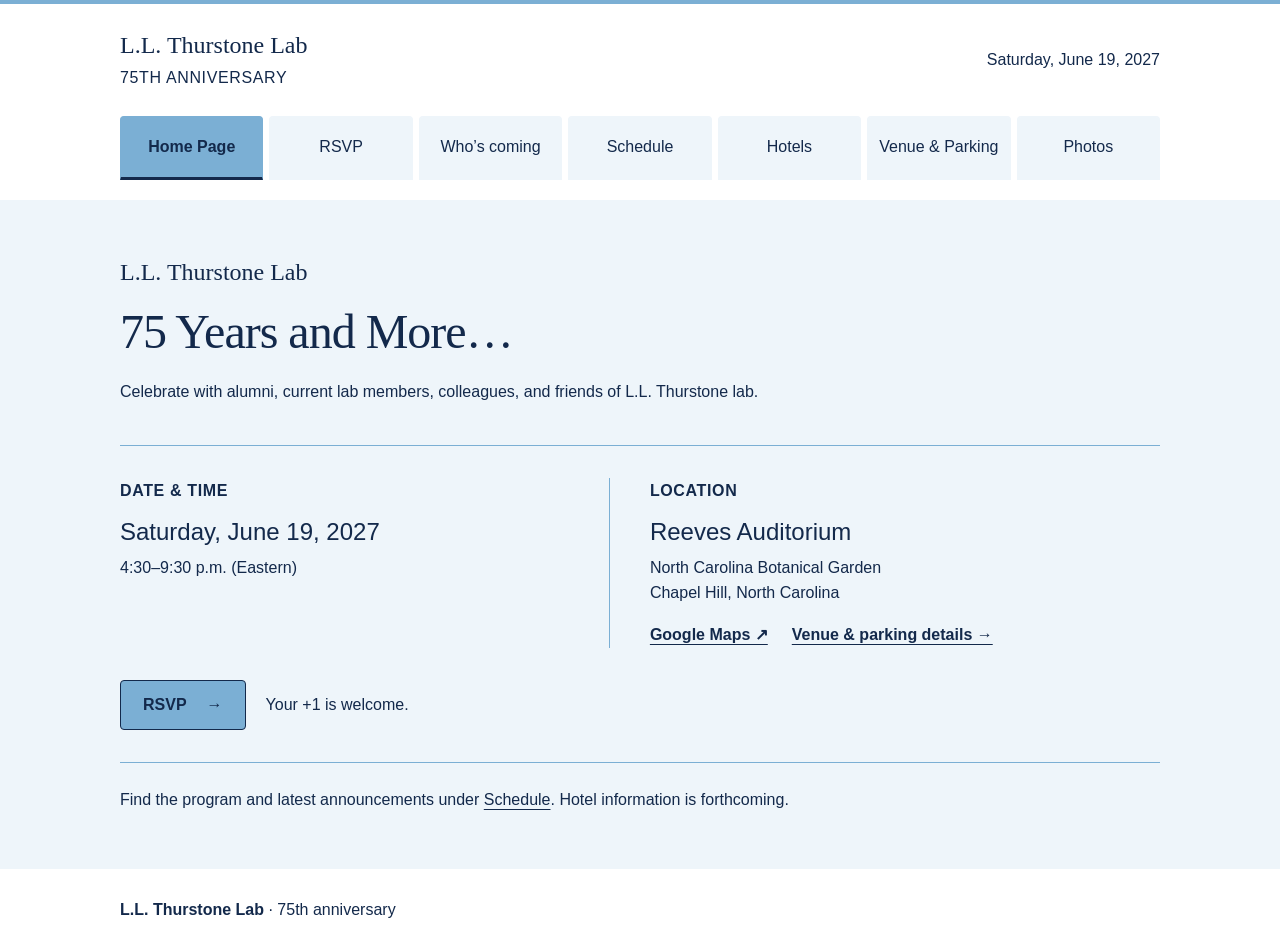
==== commit 8a88a6c4: "Modify hero description in index.html Updated the hero description to include 'lab' for clarity." ====
--- a/index.html
+++ b/index.html
@@ -20,7 +20,7 @@
   <main id="main"><section class="information-section" aria-labelledby="page-title"><div class="wrap">
 <p class="hero-lab-name" data-config="labName">L.L. Thurstone</p>
 <h1 id="page-title" data-config="headline">75 Years and More…</h1>
-<p class="hero-description">Celebrate with alumni, current lab members, colleagues, and friends of L.L. Thurstone.</p>
+<p class="hero-description">Celebrate with alumni, current lab members, colleagues, and friends of L.L. Thurstone lab.</p>
 <div class="event-details"><div><p class="eyebrow">DATE & TIME</p><h2 data-date>Saturday, June 19, 2027</h2><p data-config="timeLabel">4:30–9:30 p.m. (Eastern)</p><small id="year-note" hidden>Year to be confirmed</small></div><div><p class="eyebrow">LOCATION</p><h2 data-config="room">Reeves Auditorium</h2><p data-config="venue">North Carolina Botanical Garden</p><p data-config="location">Chapel Hill, North Carolina</p><div class="venue-links"><a id="directions-link" class="text-link" href="https://www.google.com/maps/search/?api=1&amp;query=North+Carolina+Botanical+Garden+100+Old+Mason+Farm+Road+Chapel+Hill" target="_blank" rel="noopener noreferrer">Google Maps ↗</a><a class="text-link" href="venue.html">Venue & parking details →</a></div></div></div>
 <div class="information-actions"><a class="button" href="rsvp.html">RSVP <span aria-hidden="true">→</span></a><span>Your +1 is welcome.</span></div>
 <p class="overview-note">Find the program and latest announcements under <a href="schedule.html">Schedule</a>. Hotel information is forthcoming.</p>
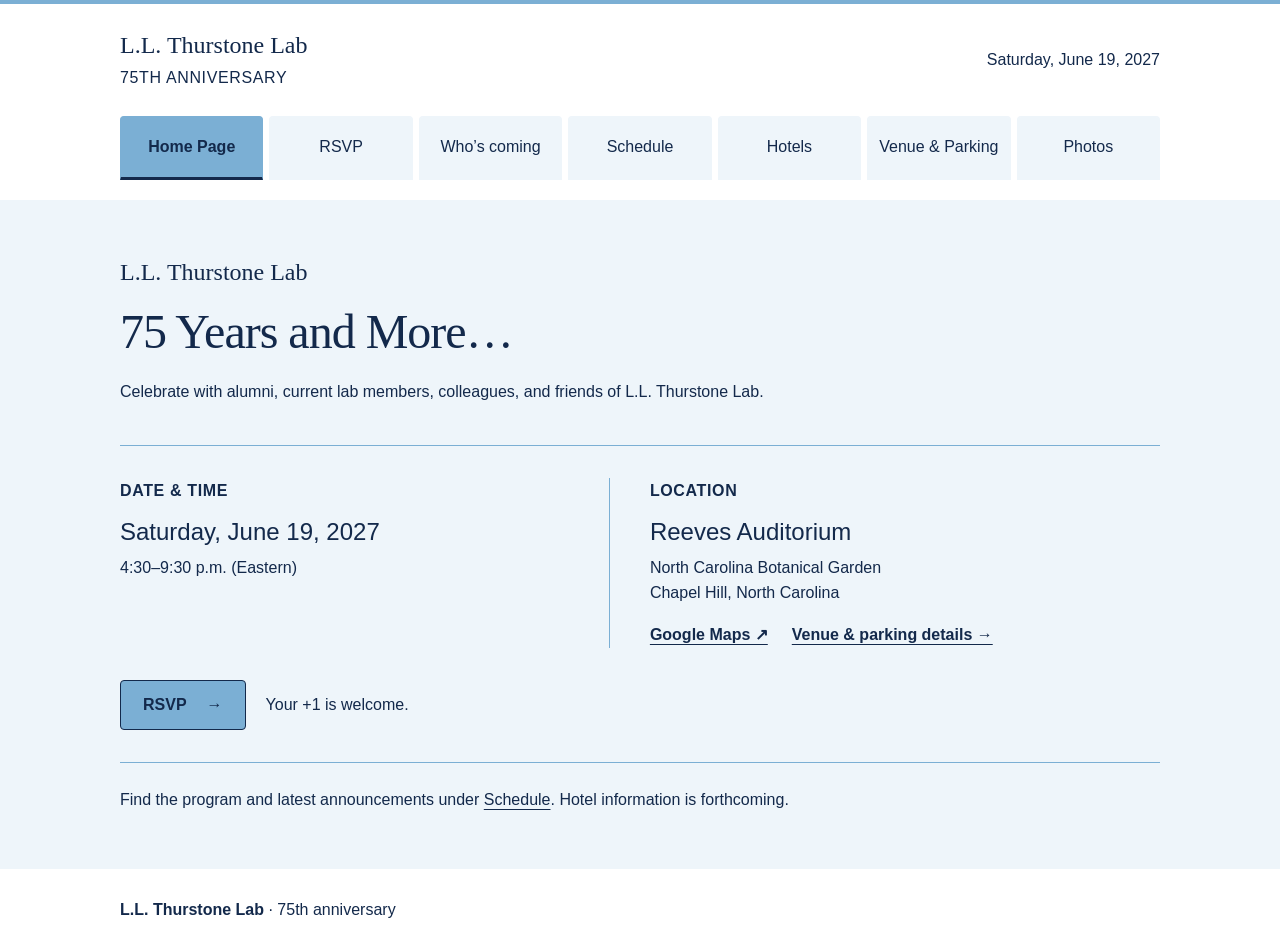
==== commit d9d0aad0: "Fix typo in hero description text" ====
--- a/index.html
+++ b/index.html
@@ -20,7 +20,7 @@
   <main id="main"><section class="information-section" aria-labelledby="page-title"><div class="wrap">
 <p class="hero-lab-name" data-config="labName">L.L. Thurstone</p>
 <h1 id="page-title" data-config="headline">75 Years and More…</h1>
-<p class="hero-description">Celebrate with alumni, current lab members, colleagues, and friends of L.L. Thurstone lab.</p>
+<p class="hero-description">Celebrate with alumni, current lab members, colleagues, and friends of L.L. Thurstone Lab.</p>
 <div class="event-details"><div><p class="eyebrow">DATE & TIME</p><h2 data-date>Saturday, June 19, 2027</h2><p data-config="timeLabel">4:30–9:30 p.m. (Eastern)</p><small id="year-note" hidden>Year to be confirmed</small></div><div><p class="eyebrow">LOCATION</p><h2 data-config="room">Reeves Auditorium</h2><p data-config="venue">North Carolina Botanical Garden</p><p data-config="location">Chapel Hill, North Carolina</p><div class="venue-links"><a id="directions-link" class="text-link" href="https://www.google.com/maps/search/?api=1&amp;query=North+Carolina+Botanical+Garden+100+Old+Mason+Farm+Road+Chapel+Hill" target="_blank" rel="noopener noreferrer">Google Maps ↗</a><a class="text-link" href="venue.html">Venue & parking details →</a></div></div></div>
 <div class="information-actions"><a class="button" href="rsvp.html">RSVP <span aria-hidden="true">→</span></a><span>Your +1 is welcome.</span></div>
 <p class="overview-note">Find the program and latest announcements under <a href="schedule.html">Schedule</a>. Hotel information is forthcoming.</p>
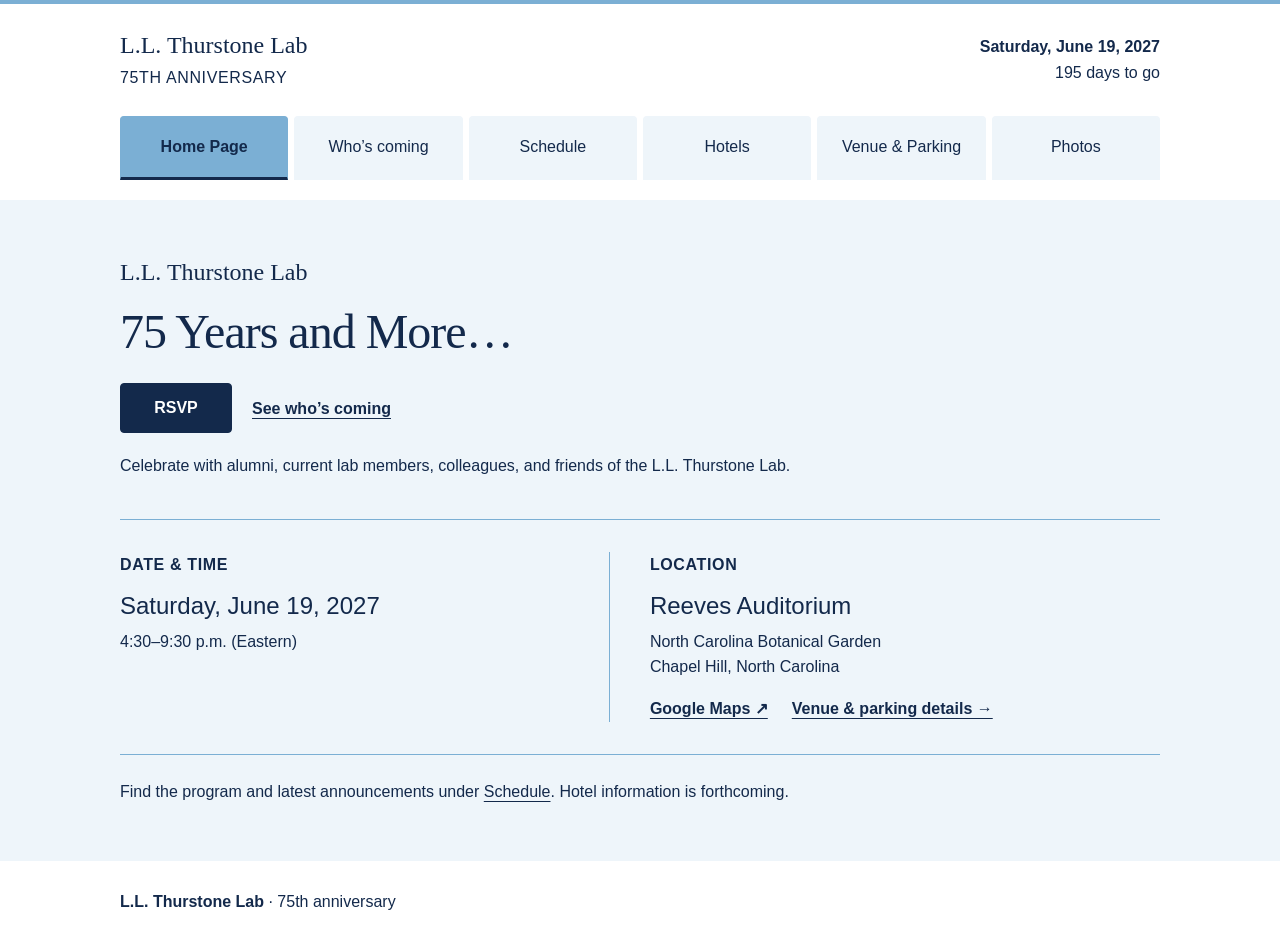
==== commit 8ff25092: "Add files via upload" ====
--- a/index.html
+++ b/index.html
@@ -14,15 +14,26 @@
 <body data-page="information" data-page-title="Home Page">
   <a class="skip-link" href="#main">Skip to content</a>
   <header class="site-header">
-    <div class="wrap header-inner"><a class="brand" href="index.html" aria-label="Anniversary homepage"><strong data-config="labName">L.L. Thurstone</strong><span>75TH ANNIVERSARY</span></a><p class="header-date" data-date>Saturday, June 19, 2027</p></div>
-    <nav id="navigation" class="wrap page-tabs" aria-label="Anniversary pages"><a href="index.html" aria-current="page">Home Page</a><a href="rsvp.html">RSVP</a><a href="guests.html">Who’s coming</a><a href="schedule.html">Schedule</a><a href="hotels.html">Hotels</a><a href="venue.html">Venue &amp; Parking</a><a href="photos.html">Photos</a></nav>
+    <div class="wrap header-inner">
+      <a class="brand" href="index.html" aria-label="Anniversary homepage"><strong data-config="labName">L.L. Thurstone</strong><span>75TH ANNIVERSARY</span></a>
+      <div class="header-date">
+        <p><strong data-date>Saturday, June 19, 2027</strong></p>
+        <p id="event-countdown" hidden></p>
+      </div>
+    </div>
+    <nav id="navigation" class="wrap page-tabs" aria-label="Anniversary pages"><a href="index.html" aria-current="page">Home Page</a><a href="guests.html">Who’s coming</a><a href="schedule.html">Schedule</a><a href="hotels.html">Hotels</a><a href="venue.html">Venue &amp; Parking</a><a href="photos.html">Photos</a></nav>
   </header>
   <main id="main"><section class="information-section" aria-labelledby="page-title"><div class="wrap">
 <p class="hero-lab-name" data-config="labName">L.L. Thurstone</p>
 <h1 id="page-title" data-config="headline">75 Years and More…</h1>
-<p class="hero-description">Celebrate with alumni, current lab members, colleagues, and friends of L.L. Thurstone Lab.</p>
+<div id="rsvp" class="information-actions">
+  <a id="rsvp-link" class="button" hidden>RSVP</a>
+  <span id="rsvp-pending">RSVPs will open soon.</span>
+  <a class="text-link" href="guests.html">See who’s coming</a>
+</div>
+<p id="deadline-note" hidden></p>
+<p class="hero-description">Celebrate with alumni, current lab members, colleagues, and friends of the L.L. Thurstone Lab.</p>
 <div class="event-details"><div><p class="eyebrow">DATE & TIME</p><h2 data-date>Saturday, June 19, 2027</h2><p data-config="timeLabel">4:30–9:30 p.m. (Eastern)</p><small id="year-note" hidden>Year to be confirmed</small></div><div><p class="eyebrow">LOCATION</p><h2 data-config="room">Reeves Auditorium</h2><p data-config="venue">North Carolina Botanical Garden</p><p data-config="location">Chapel Hill, North Carolina</p><div class="venue-links"><a id="directions-link" class="text-link" href="https://www.google.com/maps/search/?api=1&amp;query=North+Carolina+Botanical+Garden+100+Old+Mason+Farm+Road+Chapel+Hill" target="_blank" rel="noopener noreferrer">Google Maps ↗</a><a class="text-link" href="venue.html">Venue & parking details →</a></div></div></div>
-<div class="information-actions"><a class="button" href="rsvp.html">RSVP <span aria-hidden="true">→</span></a><span>Your +1 is welcome.</span></div>
 <p class="overview-note">Find the program and latest announcements under <a href="schedule.html">Schedule</a>. Hotel information is forthcoming.</p>
 </div></section></main>
   <footer><div class="wrap"><div class="footer-main"><span><strong data-config="labName">L.L. Thurstone</strong> · 75th anniversary</span><span id="contact-text" hidden></span></div></div></footer>
--- a/styles.css
+++ b/styles.css
@@ -50,7 +50,7 @@
 .brand strong { font-family: var(--serif); font-size: var(--text-heading); font-weight: 400; line-height: 1.3; }
 .brand > span { font-size: var(--text-body); letter-spacing: .04em; }
 .header-date { font-size: var(--text-body); text-align: right; }
-.page-tabs { display: grid; grid-template-columns: repeat(7, minmax(0, 1fr)); gap: 6px; padding-bottom: 20px; }
+.page-tabs { display: grid; grid-template-columns: repeat(6, minmax(0, 1fr)); gap: 6px; padding-bottom: 20px; }
 .page-tabs a { display: flex; align-items: center; justify-content: center; min-height: 64px; padding: 12px 8px; border: 1px solid var(--pale); border-bottom: 3px solid var(--pale); border-radius: 4px 4px 0 0; background: var(--pale); color: var(--navy); text-align: center; font-size: var(--text-body); font-weight: 400; line-height: 1.3; }
 .page-tabs a:hover { border-bottom-color: var(--navy); }
 .page-tabs a[aria-current="page"] { background: var(--blue); border-color: var(--blue); border-bottom-color: var(--navy); font-weight: 600; }
@@ -66,7 +66,11 @@
 .event-details h2 { margin-bottom: 8px; font-weight: 400; }
 .event-details small { display: block; margin-top: 8px; }
 .venue-links { display: flex; align-items: center; flex-wrap: wrap; gap: 16px 24px; margin-top: 16px; }
-.information-actions { display: flex; align-items: center; flex-wrap: wrap; gap: 20px; margin-top: 32px; }
+.information-actions { display: flex; align-items: center; flex-wrap: wrap; gap: 8px 20px; margin-top: 24px; }
+.information-actions .button { min-width: 112px; background: var(--navy); color: var(--white); }
+.information-actions .button:hover { background: var(--blue); color: var(--navy); }
+.information-actions .text-link { display: inline-flex; align-items: center; min-height: 44px; }
+#deadline-note { margin-top: 12px; }
 .overview-note { margin-top: 32px; padding-top: 24px; border-top: 1px solid var(--blue); }
 .overview-note a { text-decoration: underline; text-underline-offset: 4px; }
 
@@ -82,11 +86,6 @@
 .updates-panel, .parking-panel, .forthcoming-panel { padding: 28px; background: var(--pale); border: 1px solid var(--pale); border-radius: 4px; }
 
 /* RSVP and form controls */
-.rsvp-layout { display: grid; grid-template-columns: .75fr 1.25fr; align-items: start; gap: 48px; }
-.rsvp-intro h2 { margin-bottom: 20px; }
-.rsvp-intro p { margin-bottom: 20px; }
-.rsvp-intro > .text-link { display: inline-block; margin-bottom: 20px; }
-.rsvp-intro .edit-note { margin-bottom: 0; }
 .rsvp-card { padding: 28px; border: 1px solid var(--blue); border-radius: 4px; background: var(--white); min-width: 0; }
 .service-card > p { margin-top: 16px; }
 .service-card > .button { margin-top: 24px; }
@@ -153,17 +152,16 @@
 
 /* Responsive layout; no additional font sizes or colors. */
 @media (max-width: 1000px) {
-  .page-tabs { grid-template-columns: repeat(4, minmax(0, 1fr)); }
-  .rsvp-layout, .details-layout { gap: 32px; }
+  .page-tabs { grid-template-columns: repeat(3, minmax(0, 1fr)); }
+  .details-layout { gap: 32px; }
   .rsvp-card, .updates-panel, .parking-panel { padding: 24px; }
   .guest-list { grid-template-columns: repeat(2, minmax(0, 1fr)); }
   .venue-facts > div { grid-template-columns: 110px minmax(0, 1fr); gap: 16px; }
 }
 @media (max-width: 760px) {
-  .rsvp-layout, .details-layout, .photo-actions { grid-template-columns: 1fr; }
+  .details-layout, .photo-actions { grid-template-columns: 1fr; }
   .event-details { gap: 28px; }
   .event-details > div + div { padding-left: 28px; }
-  .rsvp-intro { max-width: 640px; }
   .guest-tools { align-items: stretch; }
   .search-box { max-width: none; }
 }
@@ -171,9 +169,14 @@
   .wrap { width: calc(100% - 40px); }
   .header-inner { flex-direction: column; align-items: flex-start; gap: 8px; padding-block: 20px; }
   .header-date { text-align: left; }
-  .page-tabs { grid-template-columns: repeat(3, minmax(0, 1fr)); gap: 6px; }
   .page-tabs a { padding: 10px 6px; }
   .information-section, .page-content { padding-block: 36px 44px; }
+  body[data-page="information"] .header-inner { min-height: auto; padding-block: 12px; }
+  body[data-page="information"] .page-tabs { padding-bottom: 12px; }
+  body[data-page="information"] .page-tabs a { min-height: 44px; padding: 4px 6px; }
+  .information-section { padding-top: 24px; }
+  .hero-lab-name { margin-bottom: 8px; }
+  .information-actions { margin-top: 16px; }
   .hero-description { margin-top: 20px; }
   .event-details { grid-template-columns: 1fr; gap: 28px; margin-top: 32px; padding-top: 24px; }
   .event-details > div + div { border: 0; padding-left: 0; }
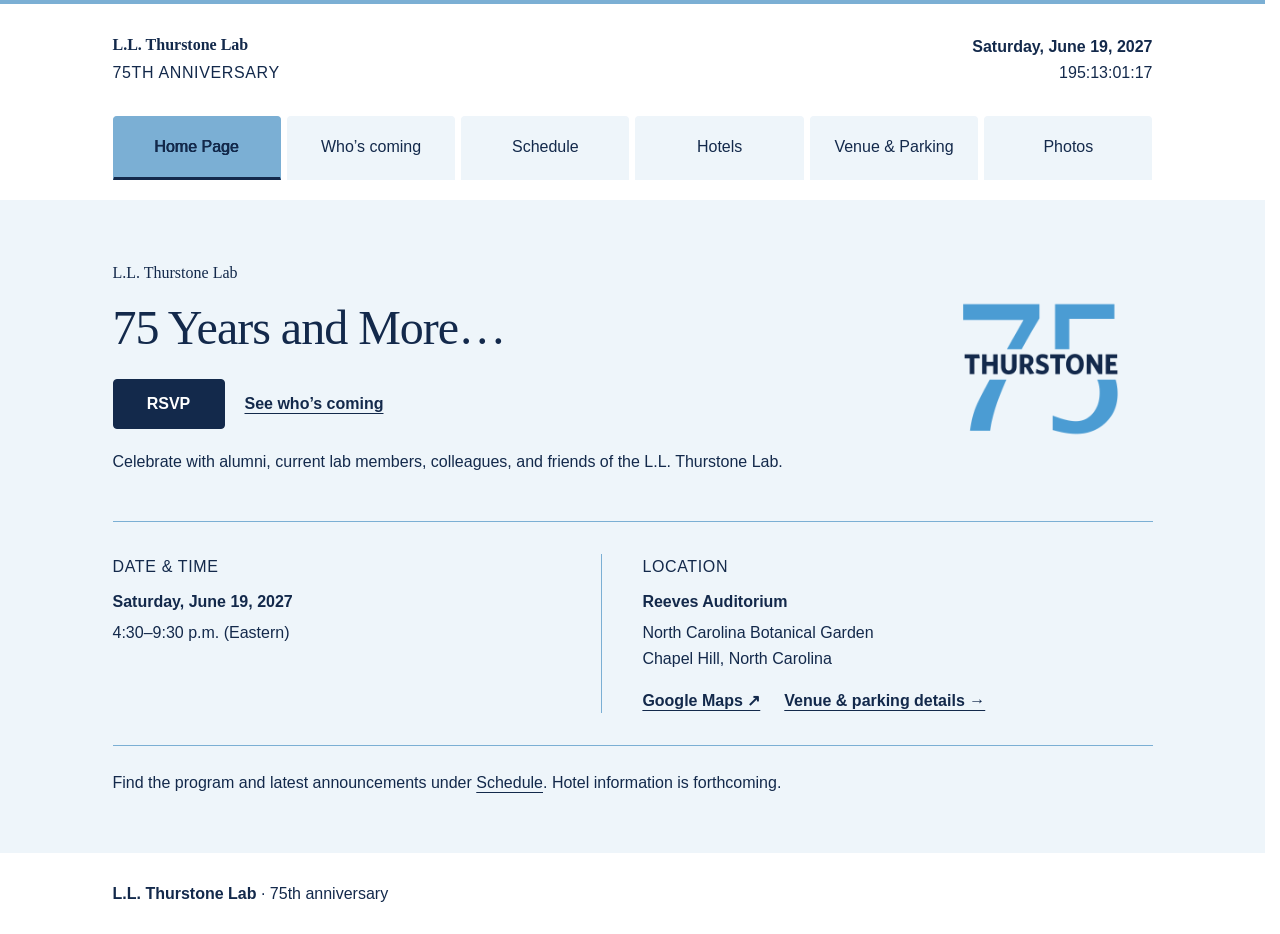
==== commit 1fe6192d: "Add files via upload" ====
--- a/index.html
+++ b/index.html
@@ -18,12 +18,14 @@
       <a class="brand" href="index.html" aria-label="Anniversary homepage"><strong data-config="labName">L.L. Thurstone</strong><span>75TH ANNIVERSARY</span></a>
       <div class="header-date">
         <p><strong data-date>Saturday, June 19, 2027</strong></p>
-        <p id="event-countdown" hidden></p>
+        <p id="event-countdown" role="timer" aria-label="Time until the celebration in days, hours, minutes, and seconds" title="Days : Hours : Minutes : Seconds" hidden></p>
       </div>
     </div>
     <nav id="navigation" class="wrap page-tabs" aria-label="Anniversary pages"><a href="index.html" aria-current="page">Home Page</a><a href="guests.html">Who’s coming</a><a href="schedule.html">Schedule</a><a href="hotels.html">Hotels</a><a href="venue.html">Venue &amp; Parking</a><a href="photos.html">Photos</a></nav>
   </header>
   <main id="main"><section class="information-section" aria-labelledby="page-title"><div class="wrap">
+<div class="home-hero">
+<div>
 <p class="hero-lab-name" data-config="labName">L.L. Thurstone</p>
 <h1 id="page-title" data-config="headline">75 Years and More…</h1>
 <div id="rsvp" class="information-actions">
@@ -33,6 +35,9 @@
 </div>
 <p id="deadline-note" hidden></p>
 <p class="hero-description">Celebrate with alumni, current lab members, colleagues, and friends of the L.L. Thurstone Lab.</p>
+</div>
+<img class="hero-mark" src="pictures/Thurstone75.png" alt="" width="2000" height="2000" decoding="async">
+</div>
 <div class="event-details"><div><p class="eyebrow">DATE & TIME</p><h2 data-date>Saturday, June 19, 2027</h2><p data-config="timeLabel">4:30–9:30 p.m. (Eastern)</p><small id="year-note" hidden>Year to be confirmed</small></div><div><p class="eyebrow">LOCATION</p><h2 data-config="room">Reeves Auditorium</h2><p data-config="venue">North Carolina Botanical Garden</p><p data-config="location">Chapel Hill, North Carolina</p><div class="venue-links"><a id="directions-link" class="text-link" href="https://www.google.com/maps/search/?api=1&amp;query=North+Carolina+Botanical+Garden+100+Old+Mason+Farm+Road+Chapel+Hill" target="_blank" rel="noopener noreferrer">Google Maps ↗</a><a class="text-link" href="venue.html">Venue & parking details →</a></div></div></div>
 <p class="overview-note">Find the program and latest announcements under <a href="schedule.html">Schedule</a>. Hotel information is forthcoming.</p>
 </div></section></main>
--- a/styles.css
+++ b/styles.css
@@ -1,5 +1,5 @@
 /*
- * Shared design system: exactly three text sizes, four colors, two typefaces.
+ * Shared design system: two text sizes, four colors, two typefaces.
  * Keep responsive changes to layout and spacing so the type scale stays consistent.
  */
 :root {
@@ -8,18 +8,17 @@
   --pale: #eef5fa;
   --white: #ffffff;
   --text-body: 16px;
-  --text-heading: 24px;
   --text-title: 48px;
   --sans: Arial, sans-serif;
   --serif: Georgia, serif;
 }
 * { box-sizing: border-box; }
-html { font-size: var(--text-body); scroll-padding-top: 24px; }
+html { font-size: var(--text-body); scroll-padding-top: 24px; scrollbar-gutter: stable; }
 body { margin: 0; min-height: 100vh; display: flex; flex-direction: column; background: var(--white); color: var(--navy); font-family: var(--sans); font-size: var(--text-body); line-height: 1.6; -webkit-font-smoothing: antialiased; }
-main { flex: 1; }
+main { flex: 1; background: var(--pale); }
 h1, h2, h3, p { margin: 0; }
 h1, .page-title { font-family: var(--serif); font-size: var(--text-title); font-weight: 400; line-height: 1.15; letter-spacing: -1px; overflow-wrap: break-word; }
-h2, h3 { font-size: var(--text-heading); font-weight: 600; line-height: 1.3; letter-spacing: 0; }
+h2, h3 { font-size: var(--text-body); font-weight: 600; line-height: 1.3; }
 p, small, address { color: var(--navy); }
 small, input, textarea, select, button { font: inherit; color: inherit; }
 address { font-style: normal; }
@@ -47,23 +46,25 @@
 .site-header { border-top: 4px solid var(--blue); border-bottom: 1px solid var(--pale); }
 .header-inner { display: flex; justify-content: space-between; align-items: center; gap: 24px; min-height: 112px; padding-block: 20px; }
 .brand { display: flex; flex-direction: column; gap: 4px; }
-.brand strong { font-family: var(--serif); font-size: var(--text-heading); font-weight: 400; line-height: 1.3; }
+.brand strong { font-family: var(--serif); font-weight: 600; line-height: 1.3; }
 .brand > span { font-size: var(--text-body); letter-spacing: .04em; }
 .header-date { font-size: var(--text-body); text-align: right; }
+#event-countdown { font-variant-numeric: tabular-nums; }
 .page-tabs { display: grid; grid-template-columns: repeat(6, minmax(0, 1fr)); gap: 6px; padding-bottom: 20px; }
 .page-tabs a { display: flex; align-items: center; justify-content: center; min-height: 64px; padding: 12px 8px; border: 1px solid var(--pale); border-bottom: 3px solid var(--pale); border-radius: 4px 4px 0 0; background: var(--pale); color: var(--navy); text-align: center; font-size: var(--text-body); font-weight: 400; line-height: 1.3; }
 .page-tabs a:hover { border-bottom-color: var(--navy); }
-.page-tabs a[aria-current="page"] { background: var(--blue); border-color: var(--blue); border-bottom-color: var(--navy); font-weight: 600; }
+.page-tabs a[aria-current="page"] { background: var(--blue); border-color: var(--blue); border-bottom-color: var(--navy); text-shadow: .3px 0 currentColor, -.3px 0 currentColor; }
 
 /* Home Page */
-body[data-page="information"] main { background: var(--pale); }
 .information-section { padding-block: 56px; }
-.hero-lab-name { margin-bottom: 16px; font-family: var(--serif); font-size: var(--text-heading); line-height: 1.3; }
+.home-hero { display: grid; grid-template-columns: minmax(0, 1fr) 224px; align-items: center; gap: 24px; }
+.hero-mark { width: 100%; height: auto; }
+.hero-lab-name { margin-bottom: 16px; font-family: var(--serif); line-height: 1.3; }
 .hero-description { max-width: 760px; margin-top: 20px; }
 .event-details { display: grid; grid-template-columns: 1fr 1.25fr; gap: 48px; margin-top: 40px; padding-top: 32px; border-top: 1px solid var(--blue); }
 .event-details > div + div { border-left: 1px solid var(--blue); padding-left: 40px; }
-.event-details .eyebrow { margin-bottom: 12px; }
-.event-details h2 { margin-bottom: 8px; font-weight: 400; }
+.event-details .eyebrow { margin-bottom: 12px; font-weight: 400; }
+.event-details h2 { margin-bottom: 8px; }
 .event-details small { display: block; margin-top: 8px; }
 .venue-links { display: flex; align-items: center; flex-wrap: wrap; gap: 16px 24px; margin-top: 16px; }
 .information-actions { display: flex; align-items: center; flex-wrap: wrap; gap: 8px 20px; margin-top: 24px; }
@@ -83,14 +84,13 @@
 .details-layout { display: grid; grid-template-columns: 1.15fr 1fr; align-items: start; gap: 48px; }
 .subheading { margin-bottom: 16px; }
 .detail-copy { line-height: 1.7; }
-.updates-panel, .parking-panel, .forthcoming-panel { padding: 28px; background: var(--pale); border: 1px solid var(--pale); border-radius: 4px; }
+.updates-panel, .parking-panel, .forthcoming-panel { padding: 28px; background: var(--white); border: 1px solid var(--blue); border-radius: 4px; }
 
 /* RSVP and form controls */
 .rsvp-card { padding: 28px; border: 1px solid var(--blue); border-radius: 4px; background: var(--white); min-width: 0; }
 .service-card > p { margin-top: 16px; }
 .service-card > .button { margin-top: 24px; }
 .card-note { border-top: 1px solid var(--blue); padding-top: 24px; margin-top: 28px !important; }
-.card-note h3 { font-size: var(--text-body); }
 .card-note p { margin-top: 8px; }
 .availability-note { padding: 16px 20px; background: var(--pale); border: 1px solid var(--blue); border-radius: 4px; }
 input[type=search] { width: 100%; min-height: 48px; padding: 10px 12px; border: 1px solid var(--navy); border-radius: 3px; background: var(--white); color: var(--navy); font-size: var(--text-body); }
@@ -109,7 +109,7 @@
 .guest-list { display: grid; grid-template-columns: repeat(3, minmax(0, 1fr)); gap: 20px; margin-top: 20px; }
 .guest-card { display: grid; grid-template-columns: 40px minmax(0, 1fr); align-items: start; gap: 12px; padding: 20px; border: 1px solid var(--blue); border-radius: 4px; background: var(--white); }
 .guest-avatar { width: 40px; height: 40px; border-radius: 50%; display: flex; align-items: center; justify-content: center; background: var(--pale); font-weight: 600; }
-.guest-name { font-size: var(--text-body); overflow-wrap: anywhere; }
+.guest-name { overflow-wrap: anywhere; }
 .guest-meta { margin-top: 4px; }
 .guest-privacy { margin-top: 24px; }
 .empty-state { padding: 40px 24px; text-align: center; }
@@ -118,14 +118,13 @@
 
 /* Photos */
 .photo-actions { display: grid; grid-template-columns: 1fr 1fr; align-items: start; gap: 32px; }
-.photo-collection { background: var(--pale); }
 .guest-privacy p + p { margin-top: 8px; }
 
 /* Schedule, hotels, venue and parking */
 .schedule-list { list-style: none; padding: 0; margin: 24px 0 0; border-top: 1px solid var(--blue); }
 .schedule-item { display: grid; grid-template-columns: 100px minmax(0, 1fr); gap: 20px; padding-block: 24px; border-bottom: 1px solid var(--blue); }
 .schedule-time { font-weight: 600; }
-.schedule-item h3, .update-item h3, .accessibility-note h3 { font-size: var(--text-body); font-weight: 600; line-height: 1.6; }
+.schedule-item h3, .update-item h3, .accessibility-note h3 { line-height: 1.6; }
 .schedule-item p, .update-item p:not(.eyebrow), .accessibility-note p { margin-top: 8px; }
 .update-item + .update-item { border-top: 1px solid var(--blue); padding-top: 24px; margin-top: 24px; }
 .update-item .eyebrow { margin-bottom: 8px; }
@@ -159,6 +158,8 @@
   .venue-facts > div { grid-template-columns: 110px minmax(0, 1fr); gap: 16px; }
 }
 @media (max-width: 760px) {
+  .home-hero { display: block; }
+  .hero-mark { display: none; }
   .details-layout, .photo-actions { grid-template-columns: 1fr; }
   .event-details { gap: 28px; }
   .event-details > div + div { padding-left: 28px; }
@@ -167,13 +168,11 @@
 }
 @media (max-width: 600px) {
   .wrap { width: calc(100% - 40px); }
-  .header-inner { flex-direction: column; align-items: flex-start; gap: 8px; padding-block: 20px; }
+  .header-inner { flex-direction: column; align-items: flex-start; gap: 8px; min-height: auto; padding-block: 12px; }
   .header-date { text-align: left; }
-  .page-tabs a { padding: 10px 6px; }
+  .page-tabs { padding-bottom: 12px; }
+  .page-tabs a { min-height: 44px; padding: 4px 6px; }
   .information-section, .page-content { padding-block: 36px 44px; }
-  body[data-page="information"] .header-inner { min-height: auto; padding-block: 12px; }
-  body[data-page="information"] .page-tabs { padding-bottom: 12px; }
-  body[data-page="information"] .page-tabs a { min-height: 44px; padding: 4px 6px; }
   .information-section { padding-top: 24px; }
   .hero-lab-name { margin-bottom: 8px; }
   .information-actions { margin-top: 16px; }
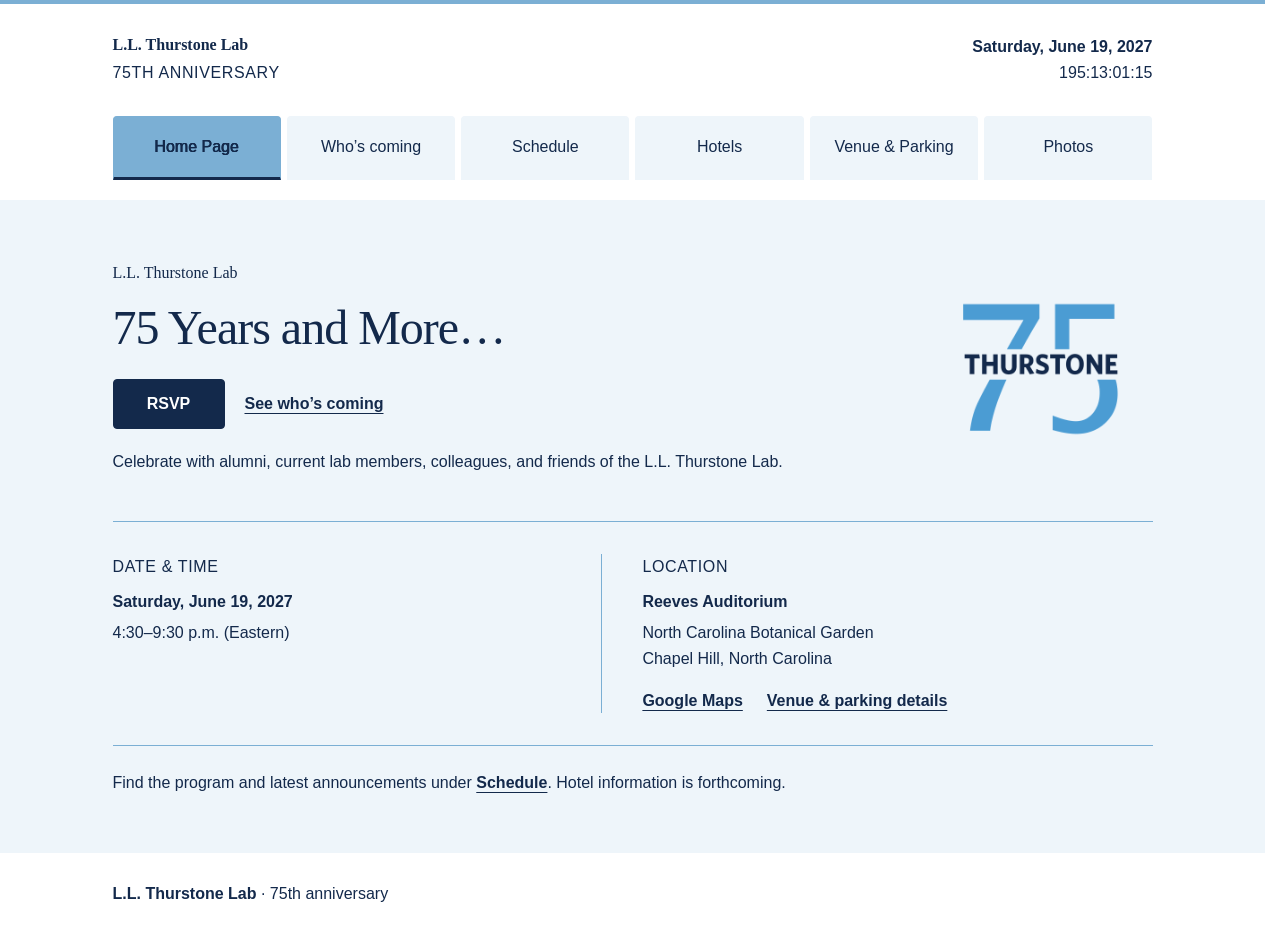
==== commit 01a98edd: "Add files via upload" ====
--- a/index.html
+++ b/index.html
@@ -38,8 +38,8 @@
 </div>
 <img class="hero-mark" src="pictures/Thurstone75.png" alt="" width="2000" height="2000" decoding="async">
 </div>
-<div class="event-details"><div><p class="eyebrow">DATE & TIME</p><h2 data-date>Saturday, June 19, 2027</h2><p data-config="timeLabel">4:30–9:30 p.m. (Eastern)</p><small id="year-note" hidden>Year to be confirmed</small></div><div><p class="eyebrow">LOCATION</p><h2 data-config="room">Reeves Auditorium</h2><p data-config="venue">North Carolina Botanical Garden</p><p data-config="location">Chapel Hill, North Carolina</p><div class="venue-links"><a id="directions-link" class="text-link" href="https://www.google.com/maps/search/?api=1&amp;query=North+Carolina+Botanical+Garden+100+Old+Mason+Farm+Road+Chapel+Hill" target="_blank" rel="noopener noreferrer">Google Maps ↗</a><a class="text-link" href="venue.html">Venue & parking details →</a></div></div></div>
-<p class="overview-note">Find the program and latest announcements under <a href="schedule.html">Schedule</a>. Hotel information is forthcoming.</p>
+<div class="event-details"><div><p class="eyebrow">DATE & TIME</p><h2 data-date>Saturday, June 19, 2027</h2><p data-config="timeLabel">4:30–9:30 p.m. (Eastern)</p><small id="year-note" hidden>Year to be confirmed</small></div><div><p class="eyebrow">LOCATION</p><h2 data-config="room">Reeves Auditorium</h2><p data-config="venue">North Carolina Botanical Garden</p><p data-config="location">Chapel Hill, North Carolina</p><div class="venue-links"><a id="directions-link" class="text-link" href="https://www.google.com/maps/search/?api=1&amp;query=North+Carolina+Botanical+Garden+100+Old+Mason+Farm+Road+Chapel+Hill" target="_blank" rel="noopener noreferrer">Google Maps<span class="sr-only"> (opens in a new tab)</span></a><a class="text-link" href="venue.html">Venue &amp; parking details</a></div></div></div>
+<p class="overview-note">Find the program and latest announcements under <a class="text-link" href="schedule.html">Schedule</a>. Hotel information is forthcoming.</p>
 </div></section></main>
   <footer><div class="wrap"><div class="footer-main"><span><strong data-config="labName">L.L. Thurstone</strong> · 75th anniversary</span><span id="contact-text" hidden></span></div></div></footer>
   <noscript><p class="noscript">Please enable JavaScript to load the RSVP and photo links and the public guest list. Event information and navigation remain available.</p></noscript>
--- a/styles.css
+++ b/styles.css
@@ -35,12 +35,10 @@
 .skip-link { position: fixed; z-index: 50; top: -100px; left: 20px; padding: 12px 20px; background: var(--navy); color: var(--white); }
 .skip-link:focus { top: 12px; }
 .eyebrow { font-size: var(--text-body); font-weight: 600; letter-spacing: .04em; }
-.button { display: inline-flex; align-items: center; justify-content: center; gap: 20px; min-height: 48px; padding: 12px 22px; border: 1px solid var(--navy); border-radius: 4px; background: var(--blue); color: var(--navy); font-size: var(--text-body); font-weight: 600; line-height: 1.5; }
-.button:hover { background: var(--navy); color: var(--white); }
-.button > span { font-size: inherit; }
-.button-outline { background: var(--white); }
+.button { display: inline-flex; align-items: center; justify-content: center; min-width: 112px; min-height: 48px; padding: 12px 22px; border: 1px solid var(--navy); border-radius: 4px; background: var(--navy); color: var(--white); font-size: var(--text-body); font-weight: 600; line-height: 1.5; text-align: center; }
+.button:hover { background: var(--blue); color: var(--navy); }
 .text-link { display: inline; border: 0; padding: 0; background: none; color: var(--navy); font-size: var(--text-body); font-weight: 600; text-decoration: underline; text-underline-offset: 4px; text-decoration-thickness: 1px; }
-.text-link:hover, .overview-note a:hover { text-decoration-thickness: 2px; }
+.text-link:hover { text-decoration-thickness: 2px; }
 
 /* Persistent page navigation */
 .site-header { border-top: 4px solid var(--blue); border-bottom: 1px solid var(--pale); }
@@ -68,12 +66,9 @@
 .event-details small { display: block; margin-top: 8px; }
 .venue-links { display: flex; align-items: center; flex-wrap: wrap; gap: 16px 24px; margin-top: 16px; }
 .information-actions { display: flex; align-items: center; flex-wrap: wrap; gap: 8px 20px; margin-top: 24px; }
-.information-actions .button { min-width: 112px; background: var(--navy); color: var(--white); }
-.information-actions .button:hover { background: var(--blue); color: var(--navy); }
 .information-actions .text-link { display: inline-flex; align-items: center; min-height: 44px; }
 #deadline-note { margin-top: 12px; }
 .overview-note { margin-top: 32px; padding-top: 24px; border-top: 1px solid var(--blue); }
-.overview-note a { text-decoration: underline; text-underline-offset: 4px; }
 
 /* Shared page structure */
 .page-content { padding-block: 48px 64px; }
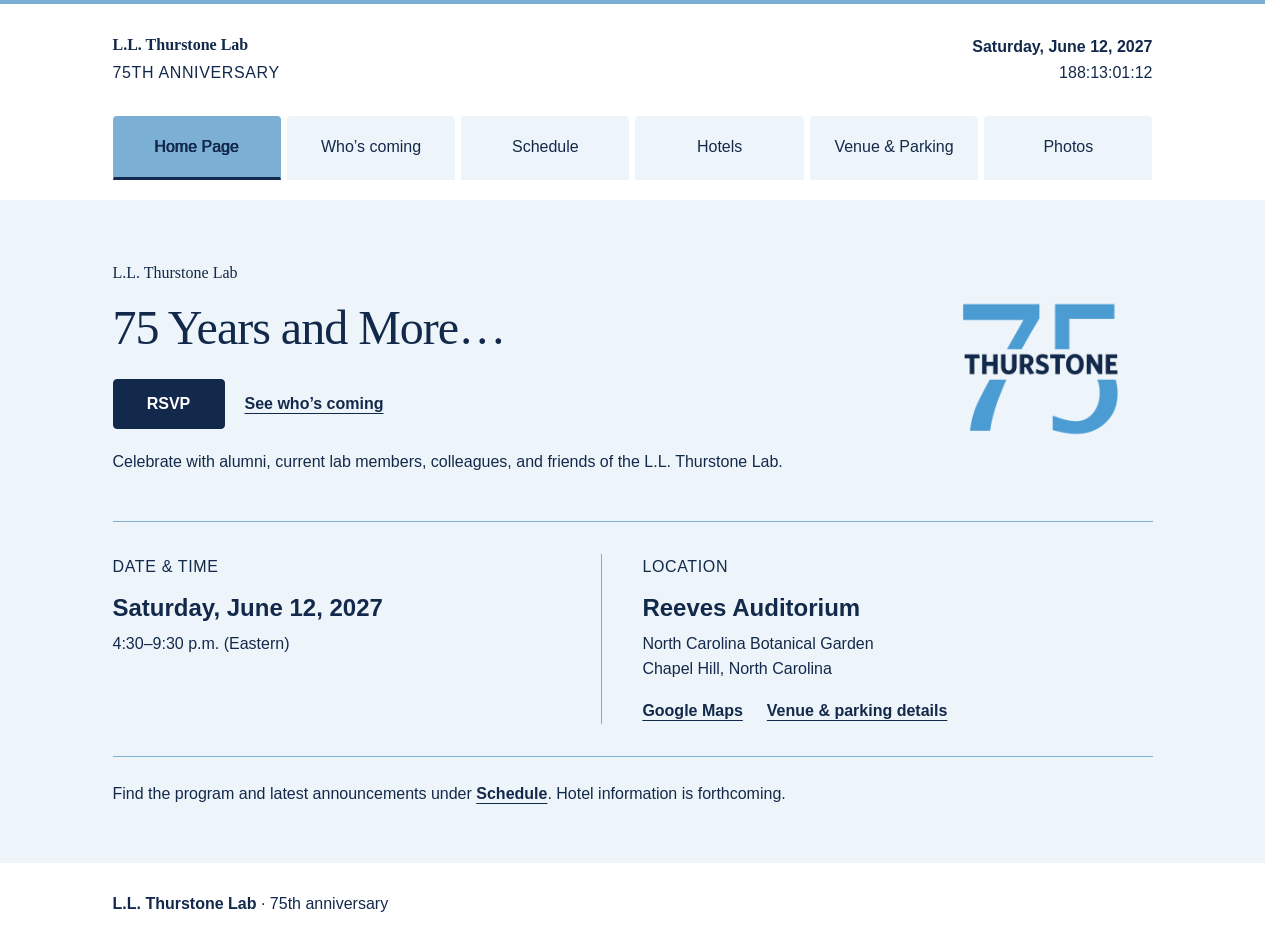
==== commit c1d48b66: "Other date changes" ====
--- a/index.html
+++ b/index.html
@@ -17,7 +17,7 @@
     <div class="wrap header-inner">
       <a class="brand" href="index.html" aria-label="Anniversary homepage"><strong data-config="labName">L.L. Thurstone</strong><span>75TH ANNIVERSARY</span></a>
       <div class="header-date">
-        <p><strong data-date>Saturday, June 19, 2027</strong></p>
+        <p><strong data-date>Saturday, June 12, 2027</strong></p>
         <p id="event-countdown" role="timer" aria-label="Time until the celebration in days, hours, minutes, and seconds" title="Days : Hours : Minutes : Seconds" hidden></p>
       </div>
     </div>
@@ -38,7 +38,7 @@
 </div>
 <img class="hero-mark" src="pictures/Thurstone75.png" alt="" width="2000" height="2000" decoding="async">
 </div>
-<div class="event-details"><div><p class="eyebrow">DATE & TIME</p><h2 data-date>Saturday, June 19, 2027</h2><p data-config="timeLabel">4:30–9:30 p.m. (Eastern)</p><small id="year-note" hidden>Year to be confirmed</small></div><div><p class="eyebrow">LOCATION</p><h2 data-config="room">Reeves Auditorium</h2><p data-config="venue">North Carolina Botanical Garden</p><p data-config="location">Chapel Hill, North Carolina</p><div class="venue-links"><a id="directions-link" class="text-link" href="https://www.google.com/maps/search/?api=1&amp;query=North+Carolina+Botanical+Garden+100+Old+Mason+Farm+Road+Chapel+Hill" target="_blank" rel="noopener noreferrer">Google Maps<span class="sr-only"> (opens in a new tab)</span></a><a class="text-link" href="venue.html">Venue &amp; parking details</a></div></div></div>
+<div class="event-details"><div><p class="eyebrow">DATE & TIME</p><h2 data-date>Saturday, June 12, 2027</h2><p data-config="timeLabel">4:30–9:30 p.m. (Eastern)</p><small id="year-note" hidden>Year to be confirmed</small></div><div><p class="eyebrow">LOCATION</p><h2 data-config="room">Reeves Auditorium</h2><p data-config="venue">North Carolina Botanical Garden</p><p data-config="location">Chapel Hill, North Carolina</p><div class="venue-links"><a id="directions-link" class="text-link" href="https://www.google.com/maps/search/?api=1&amp;query=North+Carolina+Botanical+Garden+100+Old+Mason+Farm+Road+Chapel+Hill" target="_blank" rel="noopener noreferrer">Google Maps<span class="sr-only"> (opens in a new tab)</span></a><a class="text-link" href="venue.html">Venue &amp; parking details</a></div></div></div>
 <p class="overview-note">Find the program and latest announcements under <a class="text-link" href="schedule.html">Schedule</a>. Hotel information is forthcoming.</p>
 </div></section></main>
   <footer><div class="wrap"><div class="footer-main"><span><strong data-config="labName">L.L. Thurstone</strong> · 75th anniversary</span><span id="contact-text" hidden></span></div></div></footer>
--- a/styles.css
+++ b/styles.css
@@ -1,5 +1,5 @@
 /*
- * Shared design system: two text sizes, four colors, two typefaces.
+ * Shared design system: three text sizes, four colors, two typefaces.
  * Keep responsive changes to layout and spacing so the type scale stays consistent.
  */
 :root {
@@ -8,6 +8,7 @@
   --pale: #eef5fa;
   --white: #ffffff;
   --text-body: 16px;
+  --text-section: 24px;
   --text-title: 48px;
   --sans: Arial, sans-serif;
   --serif: Georgia, serif;
@@ -18,7 +19,9 @@
 main { flex: 1; background: var(--pale); }
 h1, h2, h3, p { margin: 0; }
 h1, .page-title { font-family: var(--serif); font-size: var(--text-title); font-weight: 400; line-height: 1.15; letter-spacing: -1px; overflow-wrap: break-word; }
-h2, h3 { font-size: var(--text-body); font-weight: 600; line-height: 1.3; }
+h2, h3 { font-weight: 600; line-height: 1.3; }
+h2 { font-size: var(--text-section); }
+h3 { font-size: var(--text-body); }
 p, small, address { color: var(--navy); }
 small, input, textarea, select, button { font: inherit; color: inherit; }
 address { font-style: normal; }
